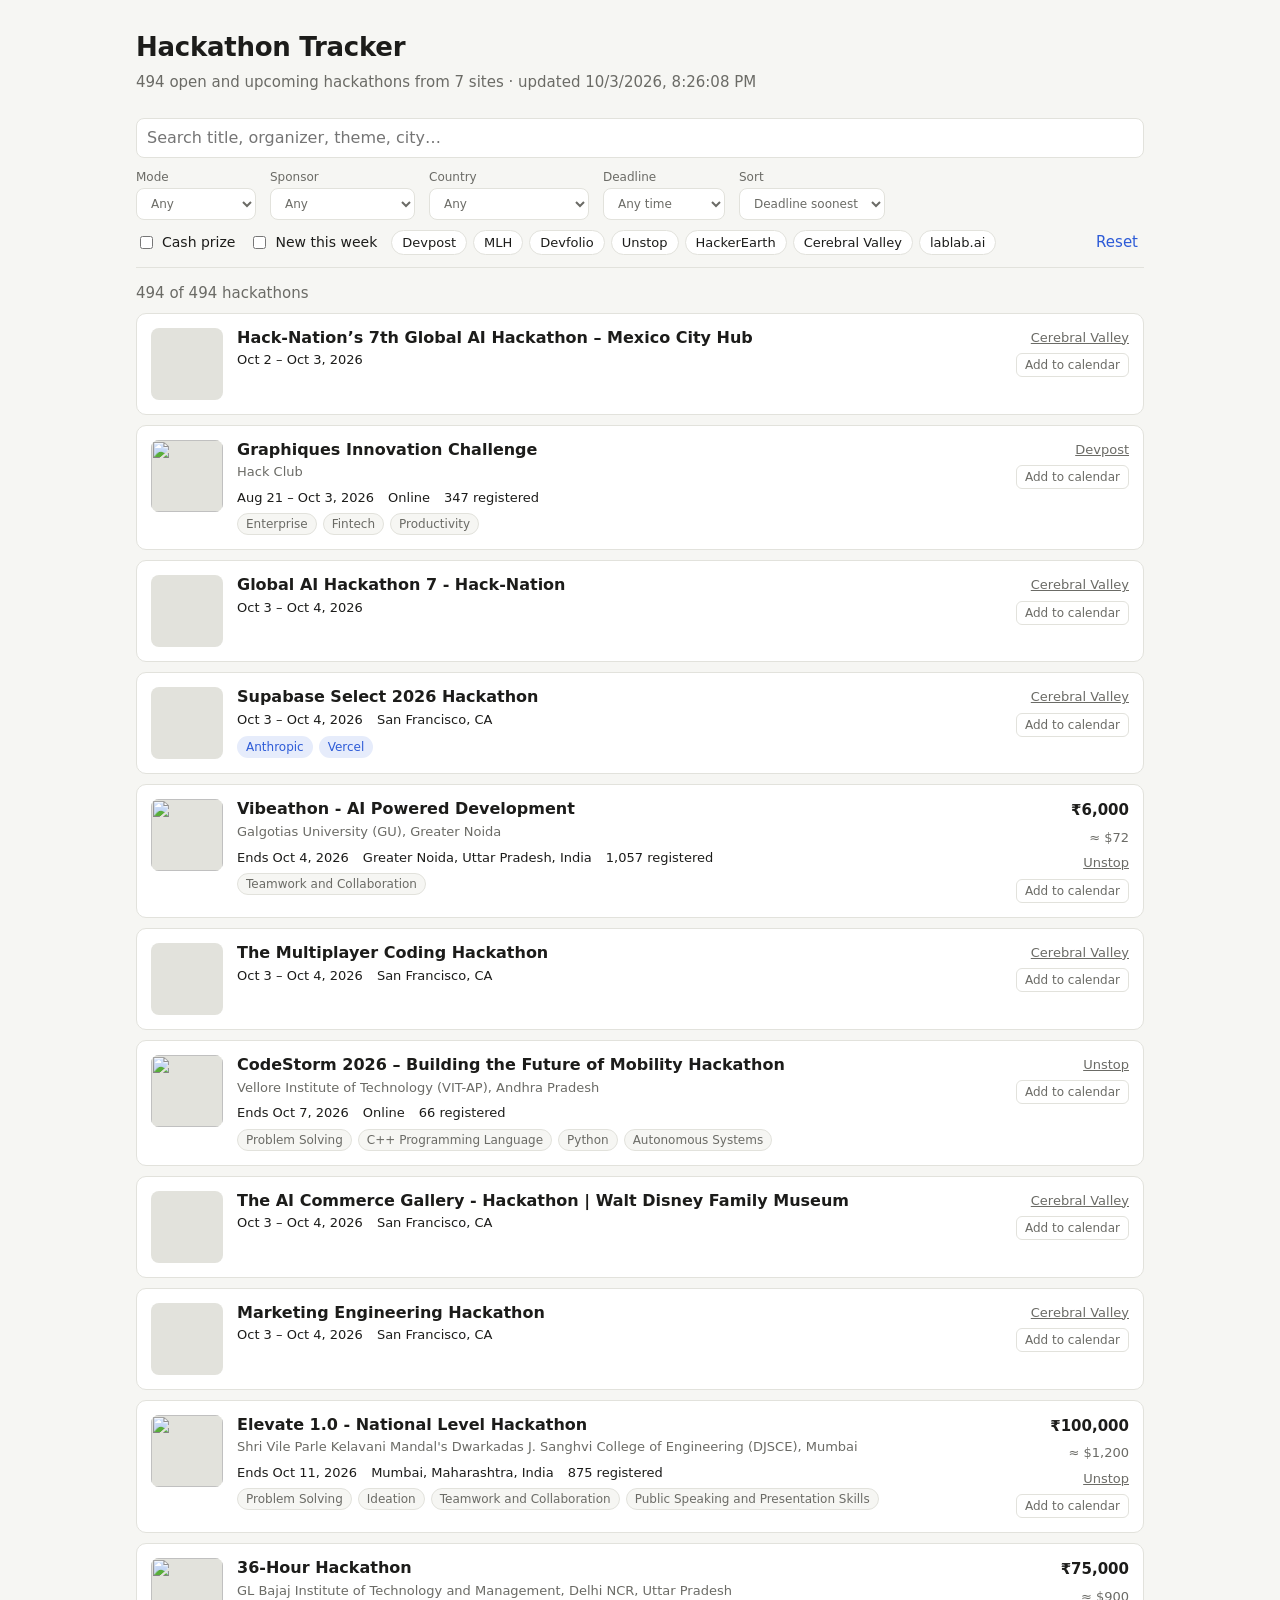
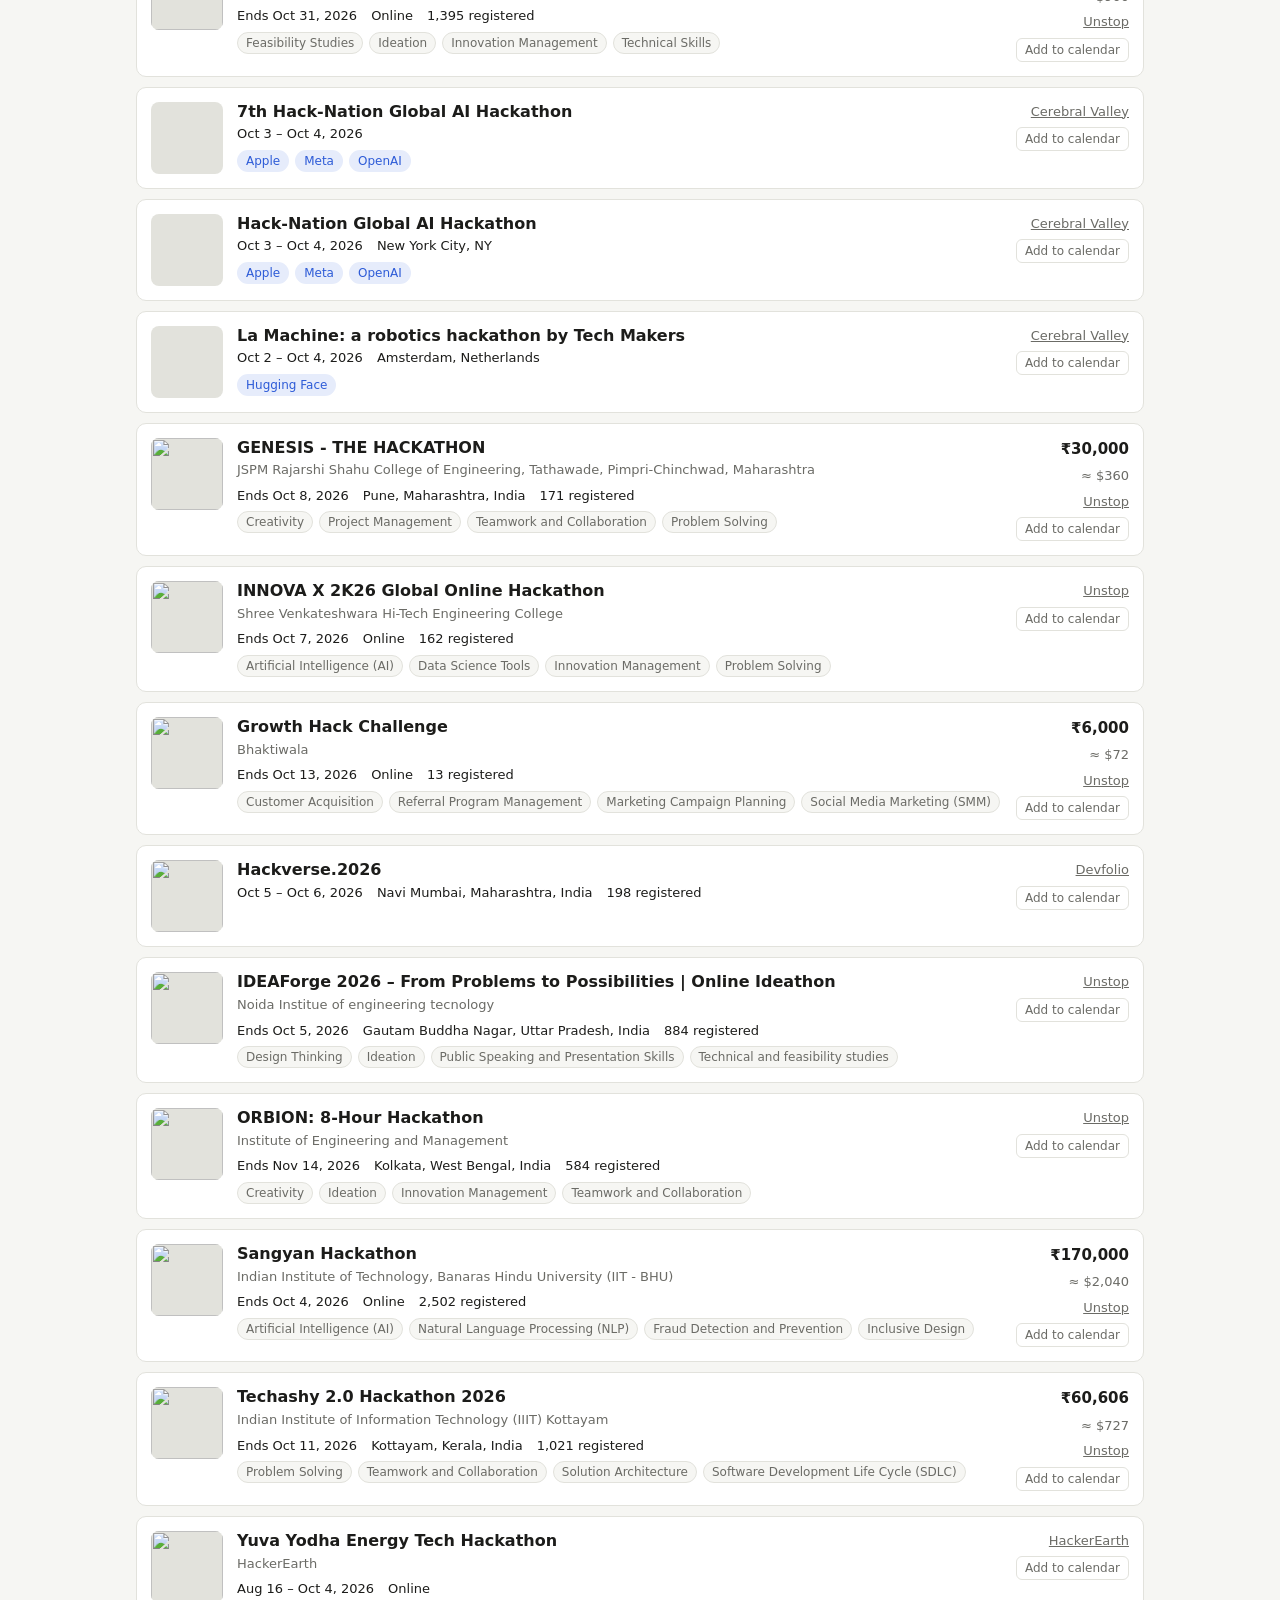
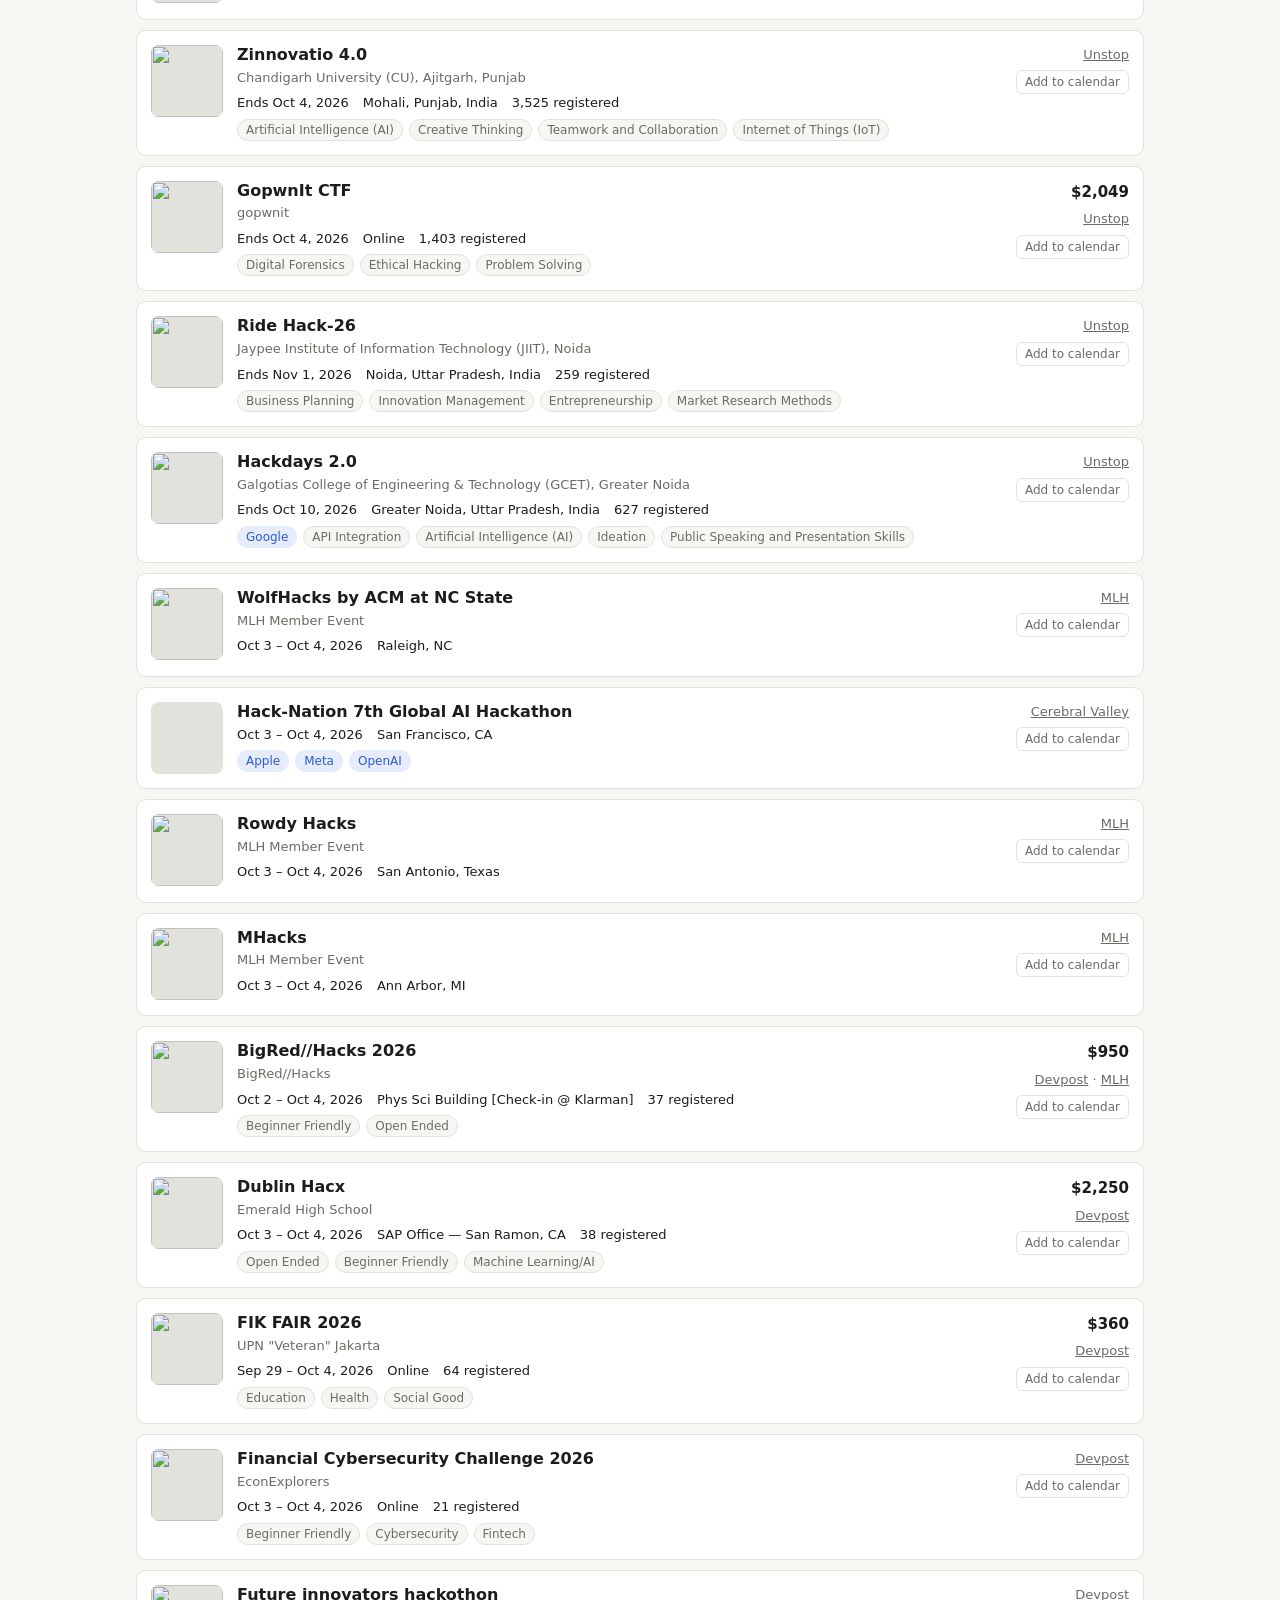
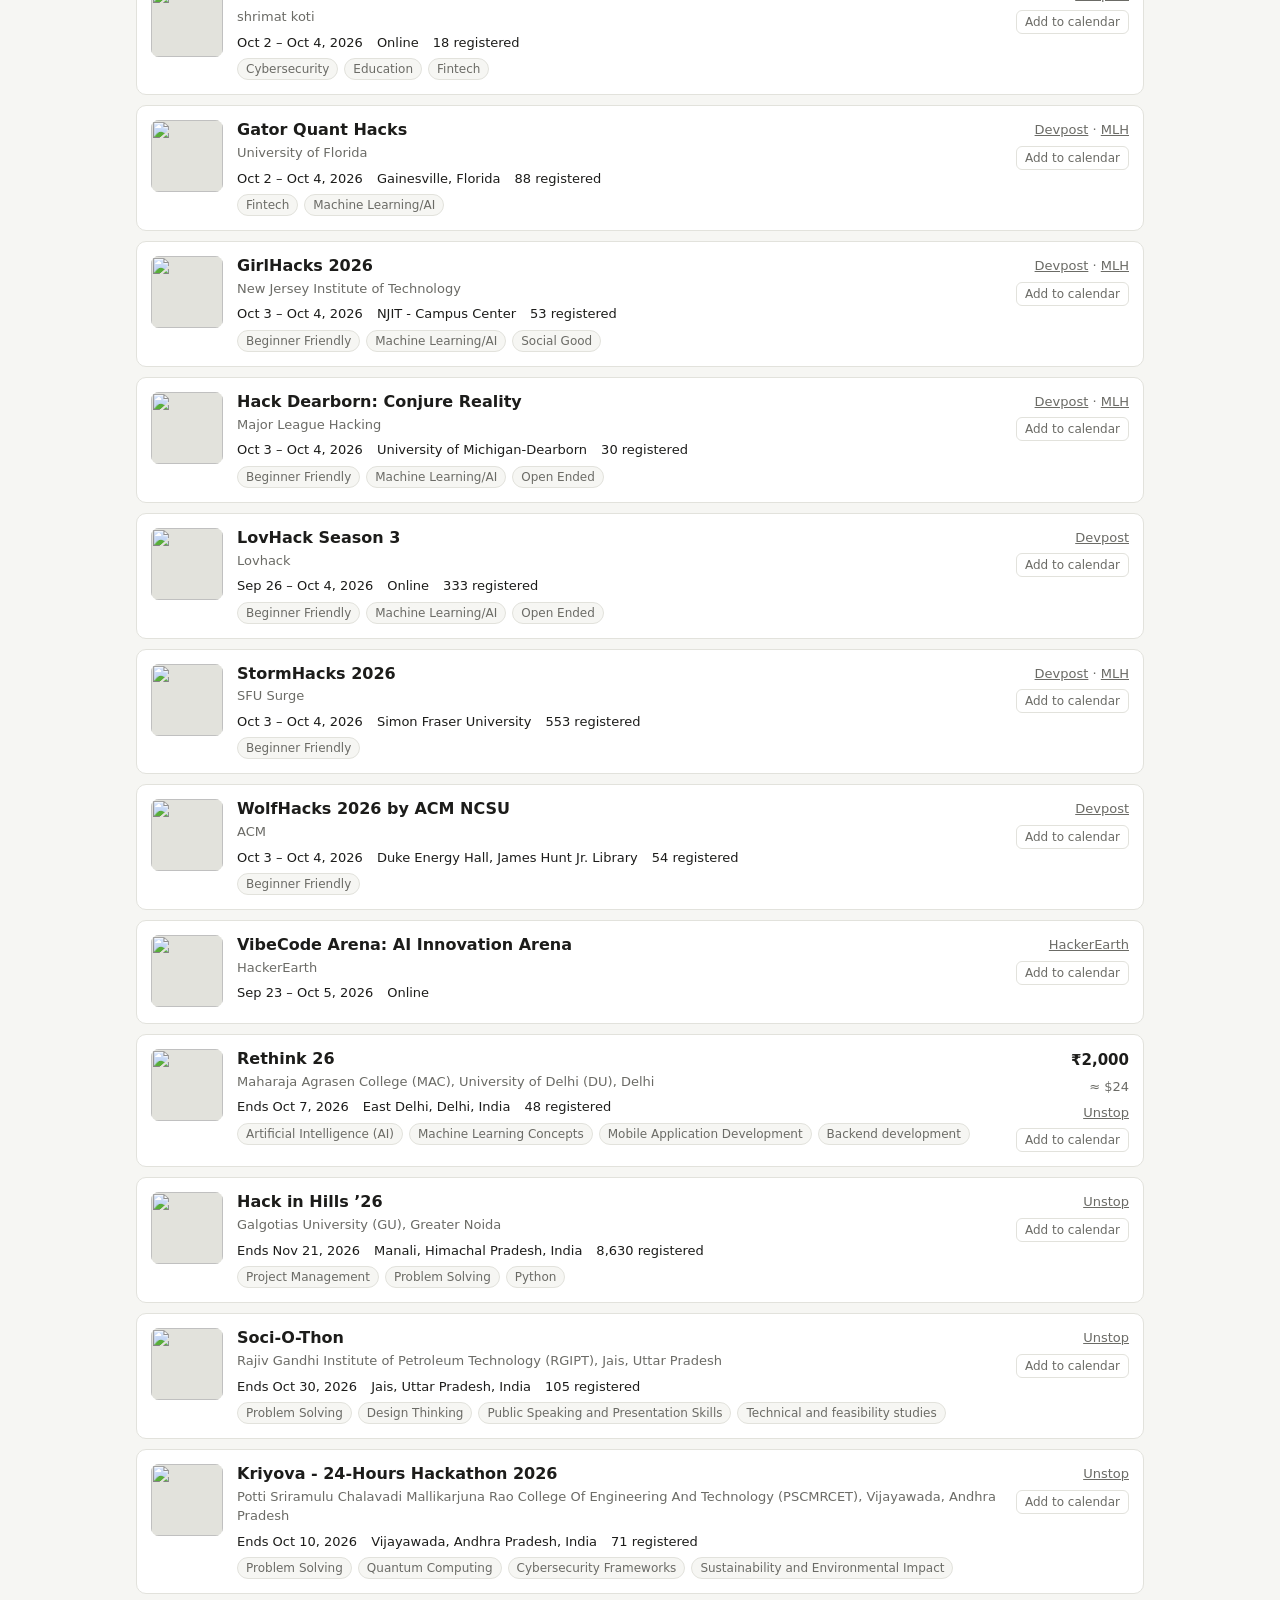
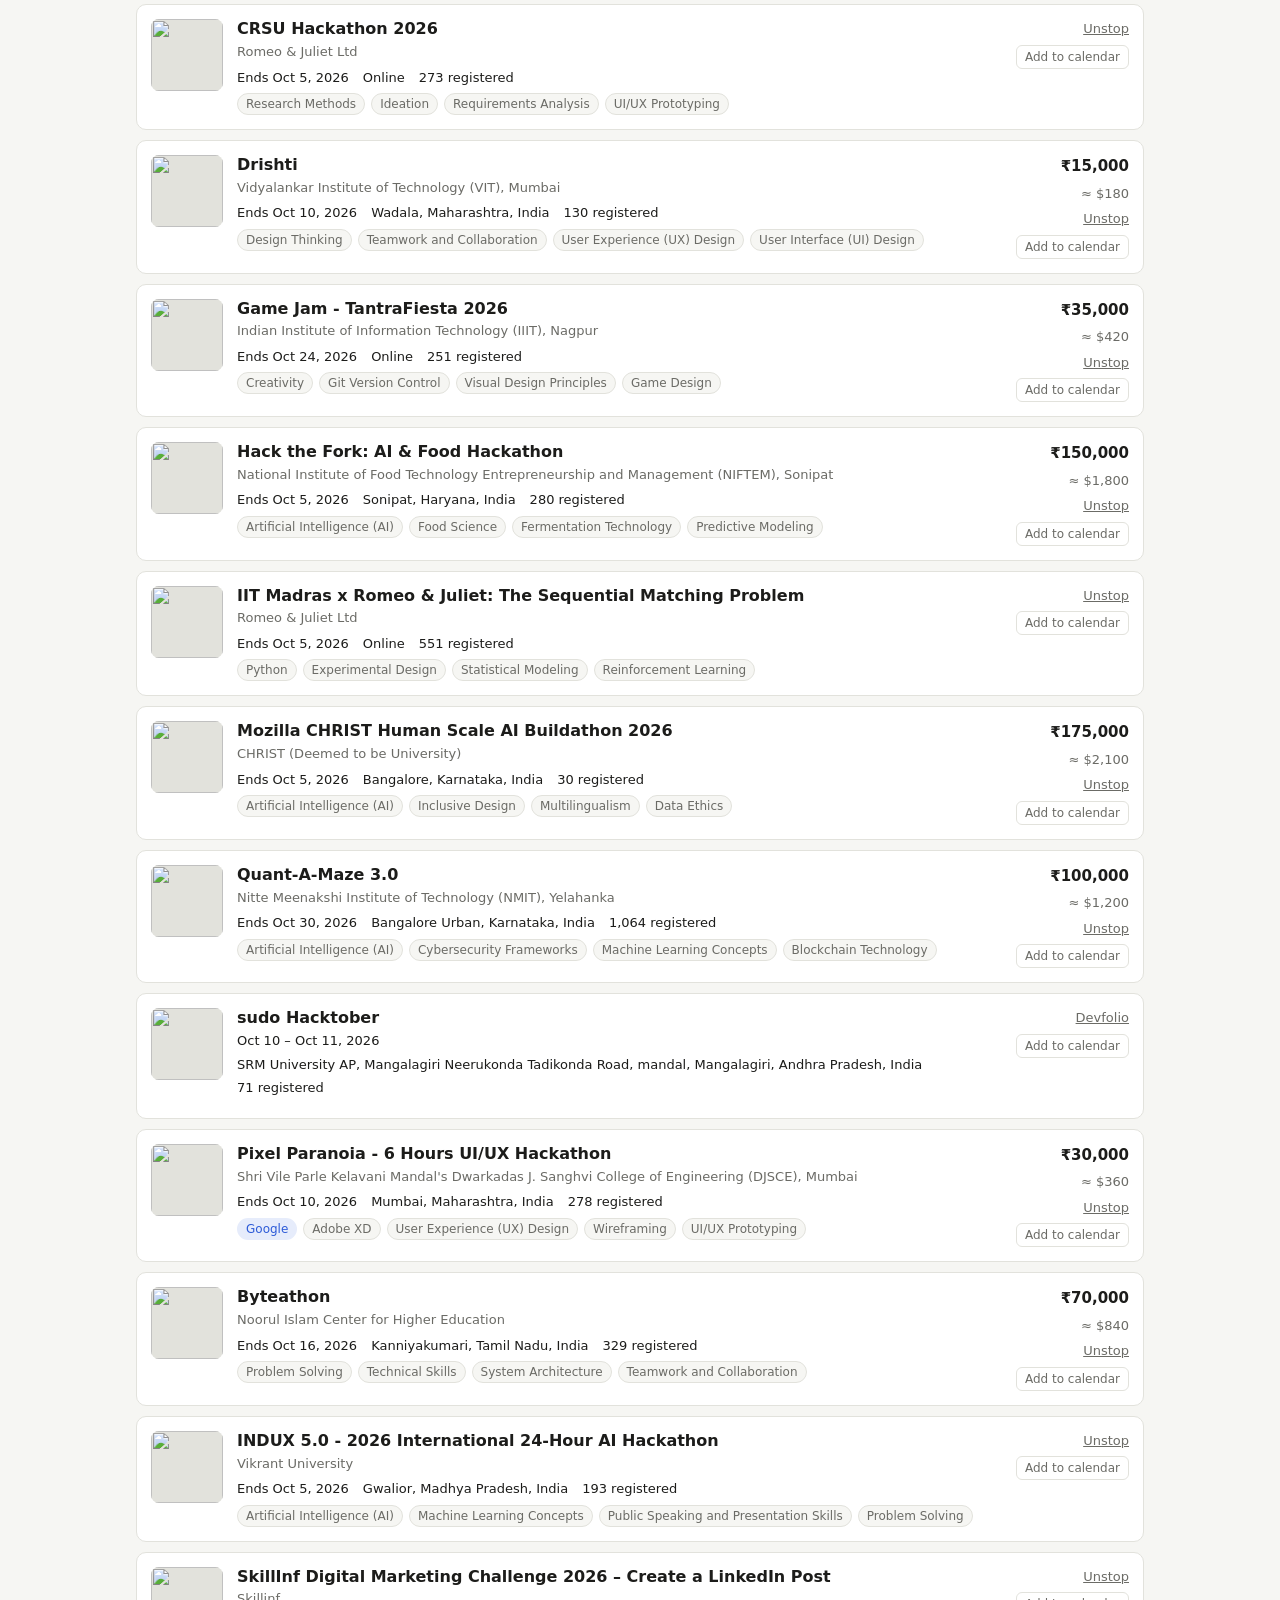
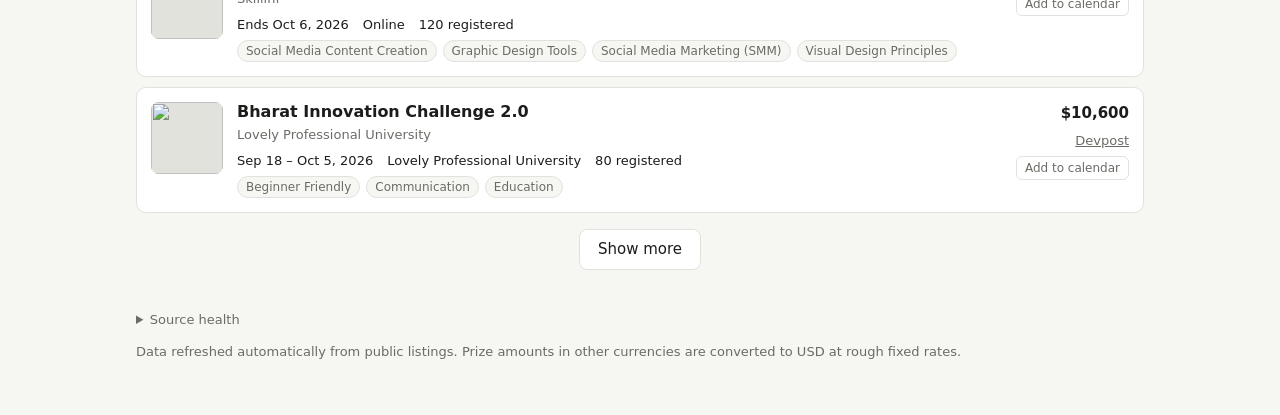
==== web/index.html @ 404f9345 "Added static site with filters, sponsor tags and calendar export Filtered by search, mode, sponsor, " ====
<!doctype html>
<html lang="en">
<head>
  <meta charset="utf-8">
  <meta name="viewport" content="width=device-width, initial-scale=1">
  <title>Hackathon Tracker</title>
  <meta name="description" content="Every open hackathon from Devpost, MLH, Devfolio, Unstop, HackerEarth, Cerebral Valley and lablab.ai in one place.">
  <link rel="stylesheet" href="style.css">
</head>
<body>
  <header class="top">
    <div class="wrap">
      <h1>Hackathon Tracker</h1>
      <p class="sub" id="summary">Loading…</p>
    </div>
  </header>

  <main class="wrap">
    <form class="filters" id="filters" autocomplete="off" onsubmit="return false">
      <input type="search" name="q" placeholder="Search title, organizer, theme, city…" aria-label="Search">
      <div class="row">
        <label>Mode
          <select name="mode">
            <option value="">Any</option>
            <option value="online">Online</option>
            <option value="in_person">In person</option>
            <option value="hybrid">Hybrid</option>
          </select>
        </label>
        <label>Sponsor
          <select name="sponsor"><option value="">Any</option></select>
        </label>
        <label>Country
          <select name="country"><option value="">Any</option></select>
        </label>
        <label>Deadline
          <select name="within">
            <option value="">Any time</option>
            <option value="3">Next 3 days</option>
            <option value="7">Next 7 days</option>
            <option value="30">Next 30 days</option>
          </select>
        </label>
        <label>Sort
          <select name="sort">
            <option value="deadline">Deadline soonest</option>
            <option value="start">Starting soonest</option>
            <option value="prize">Biggest prize</option>
            <option value="new">Newest added</option>
            <option value="popular">Most participants</option>
          </select>
        </label>
      </div>
      <div class="row toggles">
        <label class="check"><input type="checkbox" name="prize"> Cash prize</label>
        <label class="check"><input type="checkbox" name="fresh"> New this week</label>
        <span class="sources" id="sources" aria-label="Sources"></span>
        <button type="button" id="clear" class="link">Reset</button>
      </div>
    </form>

    <p class="count" id="count" aria-live="polite"></p>
    <ol class="list" id="list"></ol>
    <button type="button" id="more" class="more" hidden>Show more</button>
  </main>

  <footer class="wrap foot">
    <details>
      <summary>Source health</summary>
      <ul id="health"></ul>
    </details>
    <p>Data refreshed automatically from public listings. Prize amounts in other currencies are converted to USD at rough fixed rates.</p>
  </footer>

  <script src="app.js" type="module"></script>
</body>
</html>
---- web/style.css ----
:root {
  --bg: #f6f6f3;
  --surface: #ffffff;
  --text: #1c1c1a;
  --muted: #6b6b66;
  --line: #e2e2dc;
  --accent: #2d5bd7;
  --accent-soft: #e6ecfb;
  --warn: #b4441b;
  --warn-soft: #fbe9e2;
  --good: #1f7a4d;
  --good-soft: #e1f3e9;
  --radius: 10px;
  color-scheme: light dark;
}

@media (prefers-color-scheme: dark) {
  :root {
    --bg: #121211;
    --surface: #1b1b19;
    --text: #ecece6;
    --muted: #9a9a93;
    --line: #2e2e2b;
    --accent: #7d9cf0;
    --accent-soft: #1f2a45;
    --warn: #f0906b;
    --warn-soft: #3b231a;
    --good: #6fcf9c;
    --good-soft: #17301f;
  }
}

* { box-sizing: border-box; }

body {
  margin: 0;
  background: var(--bg);
  color: var(--text);
  font: 15px/1.5 system-ui, -apple-system, "Segoe UI", Roboto, sans-serif;
}

a { color: var(--accent); }

.wrap { max-width: 1040px; margin: 0 auto; padding: 0 16px; }

.top { padding: 28px 0 12px; }
.top h1 { margin: 0; font-size: 26px; letter-spacing: -0.01em; }
.sub { margin: 4px 0 0; color: var(--muted); }

.filters {
  position: sticky;
  top: 0;
  z-index: 2;
  background: var(--bg);
  padding: 12px 0;
  border-bottom: 1px solid var(--line);
  display: grid;
  gap: 10px;
}

.filters input[type="search"], .filters select {
  font: inherit;
  color: inherit;
  background: var(--surface);
  border: 1px solid var(--line);
  border-radius: 8px;
  padding: 7px 10px;
}
.filters input[type="search"] { width: 100%; font-size: 16px; }

.row { display: flex; flex-wrap: wrap; gap: 10px 14px; align-items: center; }
.row > label { display: flex; flex-direction: column; font-size: 12px; color: var(--muted); gap: 2px; }
.row > label select { min-width: 120px; }
.check { flex-direction: row !important; align-items: center; gap: 6px !important; font-size: 14px !important; color: var(--text) !important; }

.sources { display: flex; flex-wrap: wrap; gap: 6px; }
.chip {
  font: inherit;
  font-size: 13px;
  border: 1px solid var(--line);
  background: var(--surface);
  color: var(--text);
  border-radius: 999px;
  padding: 2px 10px;
  cursor: pointer;
}
.chip[aria-pressed="false"] { color: var(--muted); text-decoration: line-through; opacity: 0.7; }

.link { font: inherit; background: none; border: 0; color: var(--accent); cursor: pointer; margin-left: auto; }

.count { color: var(--muted); margin: 14px 0 8px; }

.list { list-style: none; margin: 0; padding: 0; display: grid; gap: 10px; }

.card {
  display: grid;
  grid-template-columns: 72px 1fr auto;
  gap: 14px;
  background: var(--surface);
  border: 1px solid var(--line);
  border-radius: var(--radius);
  padding: 14px;
}
.thumb {
  width: 72px; height: 72px;
  border-radius: 8px;
  object-fit: cover;
  background: var(--line);
}
.card h2 { font-size: 16px; margin: 0 0 2px; line-height: 1.3; }
.card h2 a { color: inherit; text-decoration: none; }
.card h2 a:hover { text-decoration: underline; }
.org { color: var(--muted); font-size: 13px; margin: 0 0 6px; }
.meta { display: flex; flex-wrap: wrap; gap: 4px 14px; font-size: 13px; margin: 0 0 6px; }
.tags { display: flex; flex-wrap: wrap; gap: 6px; }
.tag {
  font-size: 12px;
  padding: 1px 8px;
  border-radius: 999px;
  background: var(--bg);
  border: 1px solid var(--line);
  color: var(--muted);
}
button.tag { cursor: pointer; font: inherit; font-size: 12px; }
.tag.sponsor { background: var(--accent-soft); color: var(--accent); border-color: transparent; }
.tag.new { background: var(--good-soft); color: var(--good); border-color: transparent; font-weight: 600; }

.side { text-align: right; display: flex; flex-direction: column; gap: 6px; align-items: flex-end; font-size: 13px; }
.prize { font-weight: 650; font-size: 15px; }
.deadline { padding: 2px 8px; border-radius: 6px; background: var(--bg); white-space: nowrap; }
.deadline.soon { background: var(--warn-soft); color: var(--warn); font-weight: 600; }
.listed { color: var(--muted); }
.listed a { color: var(--muted); }
.ics { font: inherit; font-size: 12px; background: none; border: 1px solid var(--line); color: var(--muted); border-radius: 6px; padding: 2px 8px; cursor: pointer; }

.more { display: block; margin: 16px auto; font: inherit; padding: 8px 18px; border-radius: 8px; border: 1px solid var(--line); background: var(--surface); color: var(--text); cursor: pointer; }

.foot { color: var(--muted); font-size: 13px; padding-top: 24px; padding-bottom: 40px; }
.foot ul { padding-left: 18px; }
.bad { color: var(--warn); }

@media (max-width: 640px) {
  .card { grid-template-columns: 52px 1fr; }
  .thumb { width: 52px; height: 52px; }
  .side { grid-column: 1 / -1; flex-direction: row; flex-wrap: wrap; text-align: left; align-items: center; }
  .row > label { flex: 1 1 40%; }
  .row > label select { min-width: 0; width: 100%; }
}

[hidden] { display: none !important; }
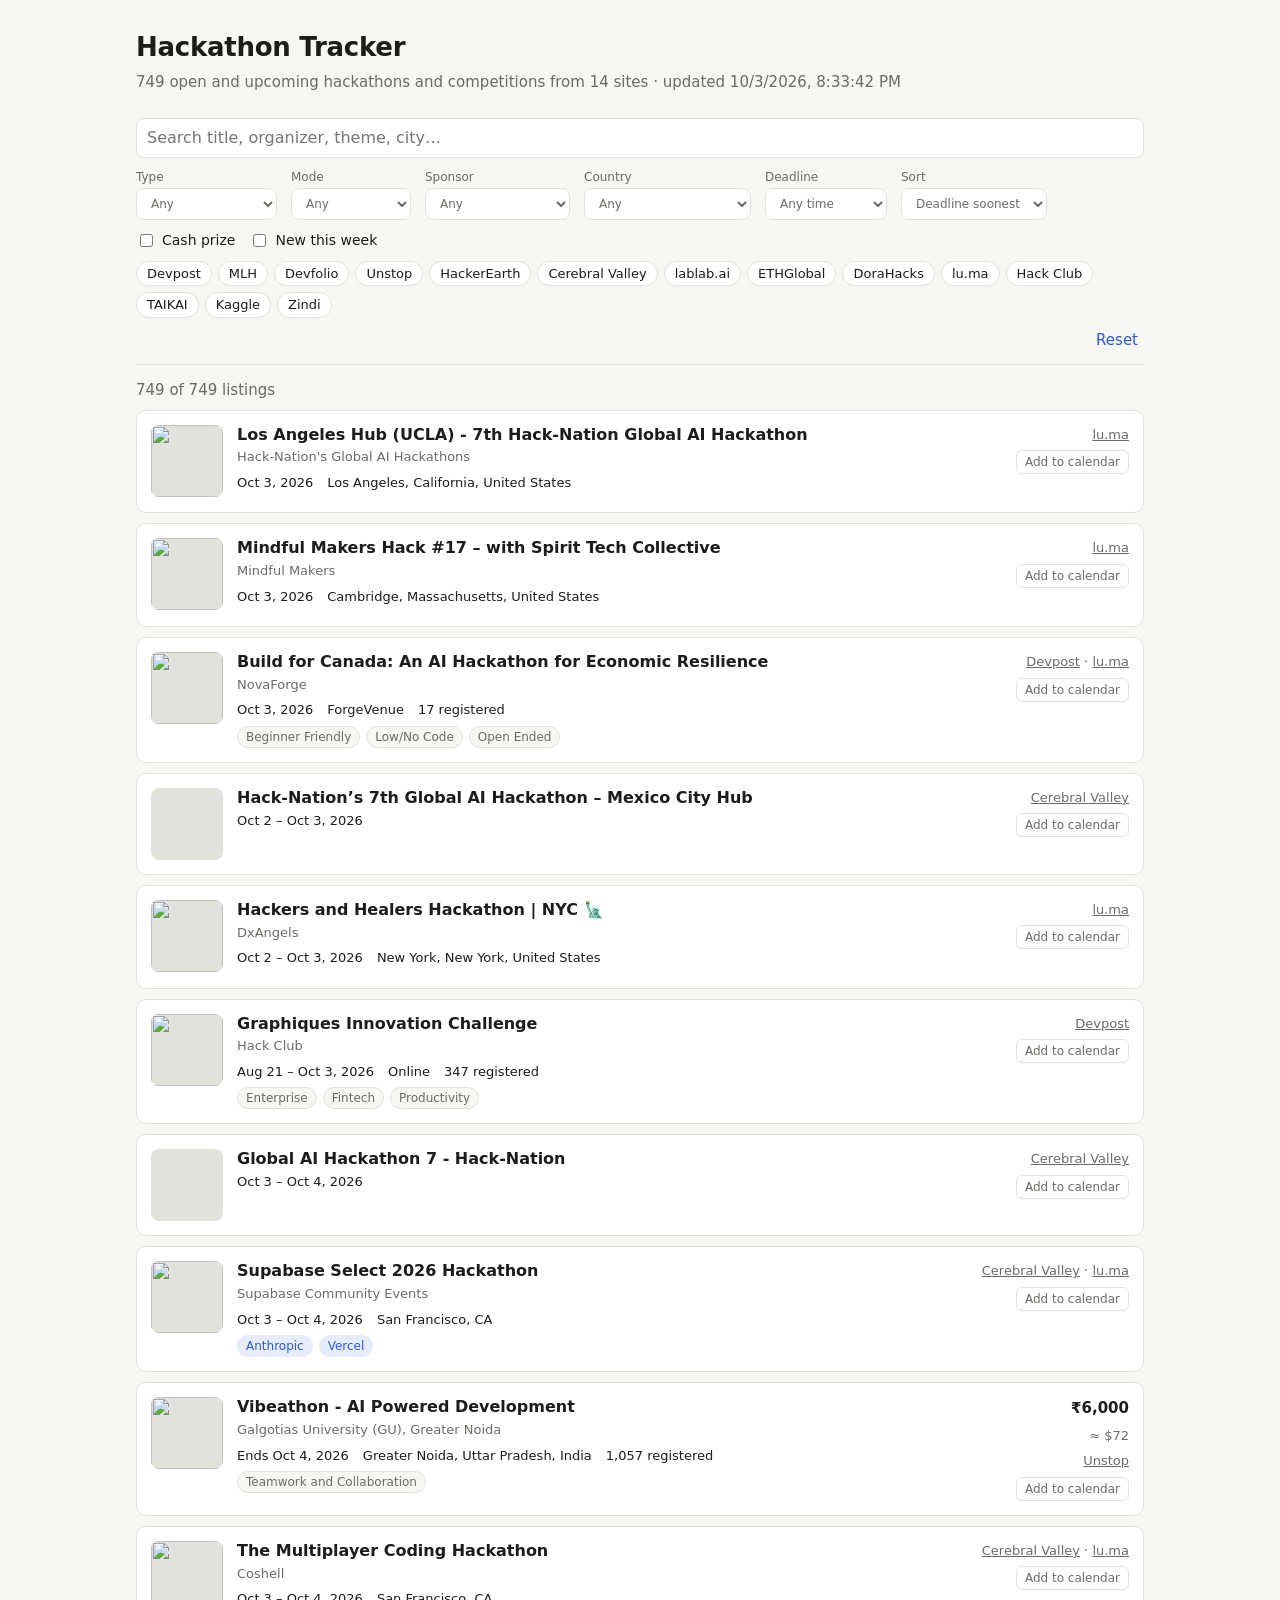
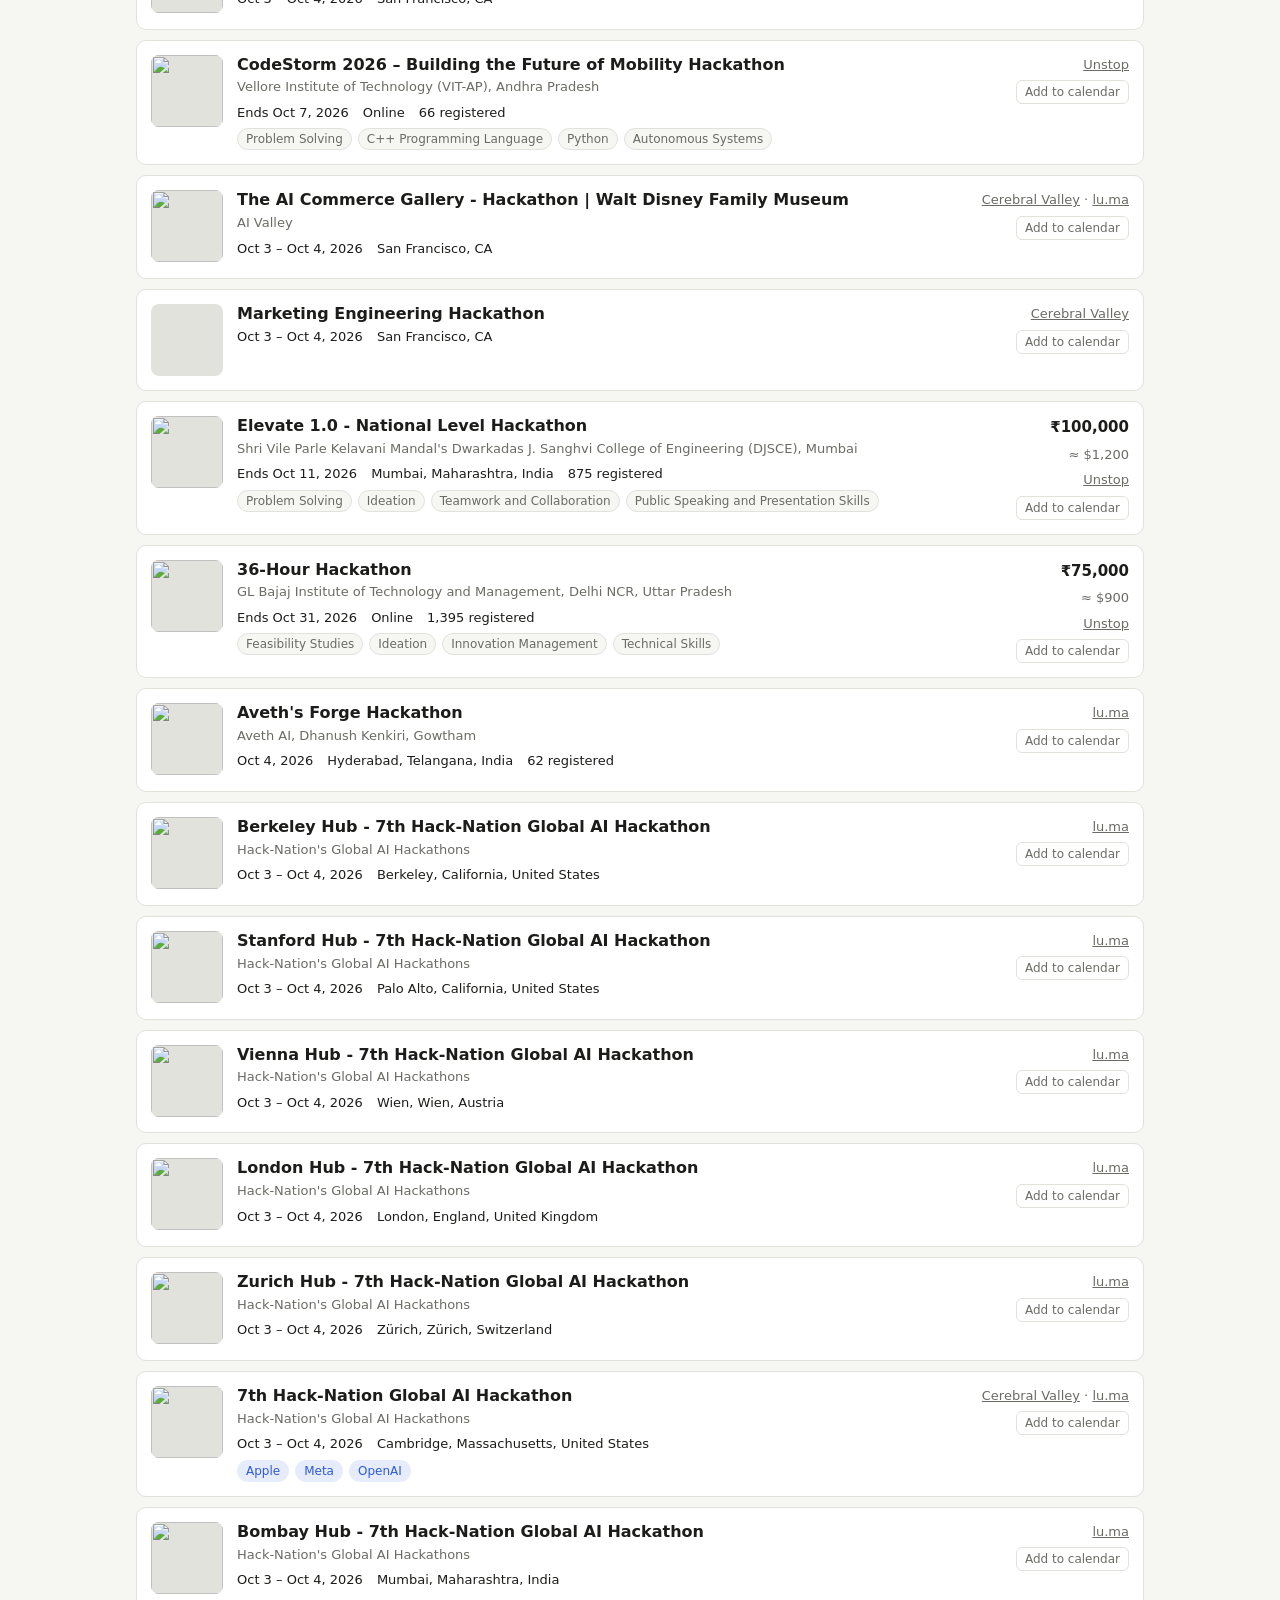
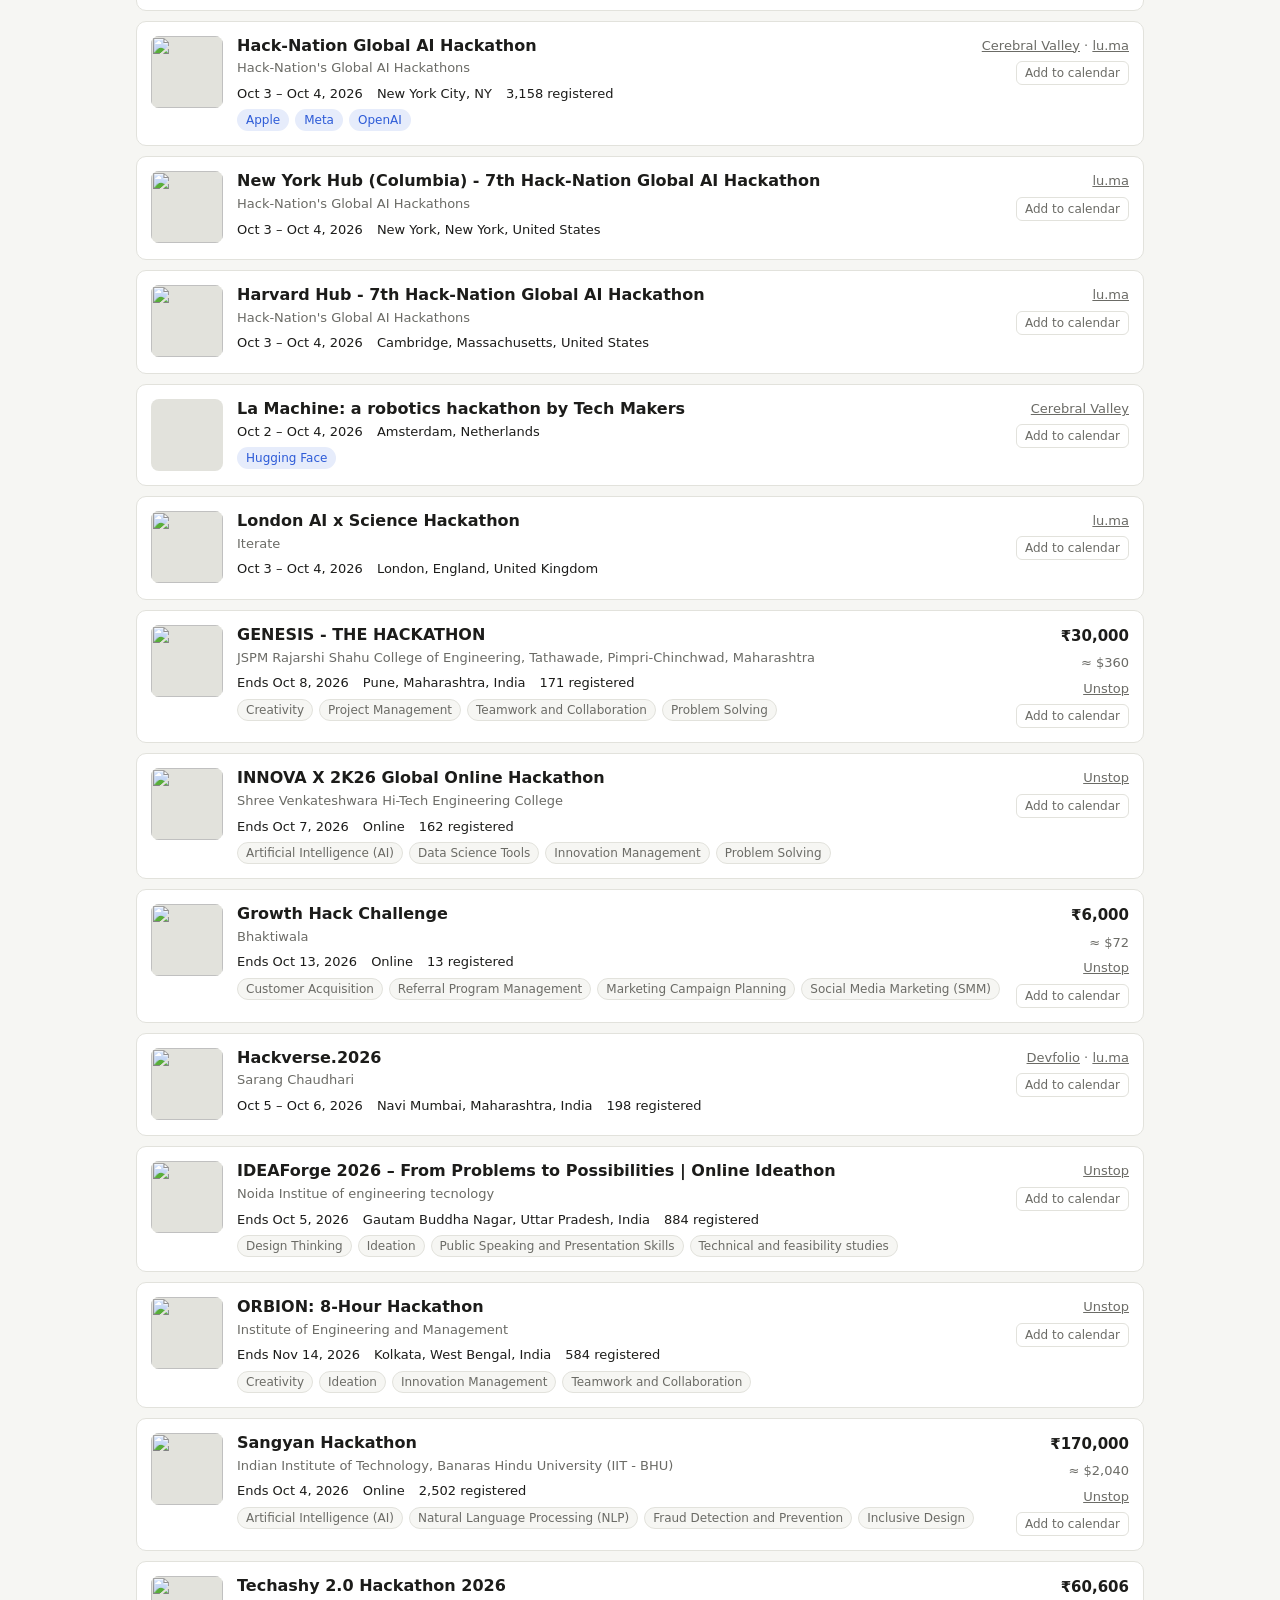
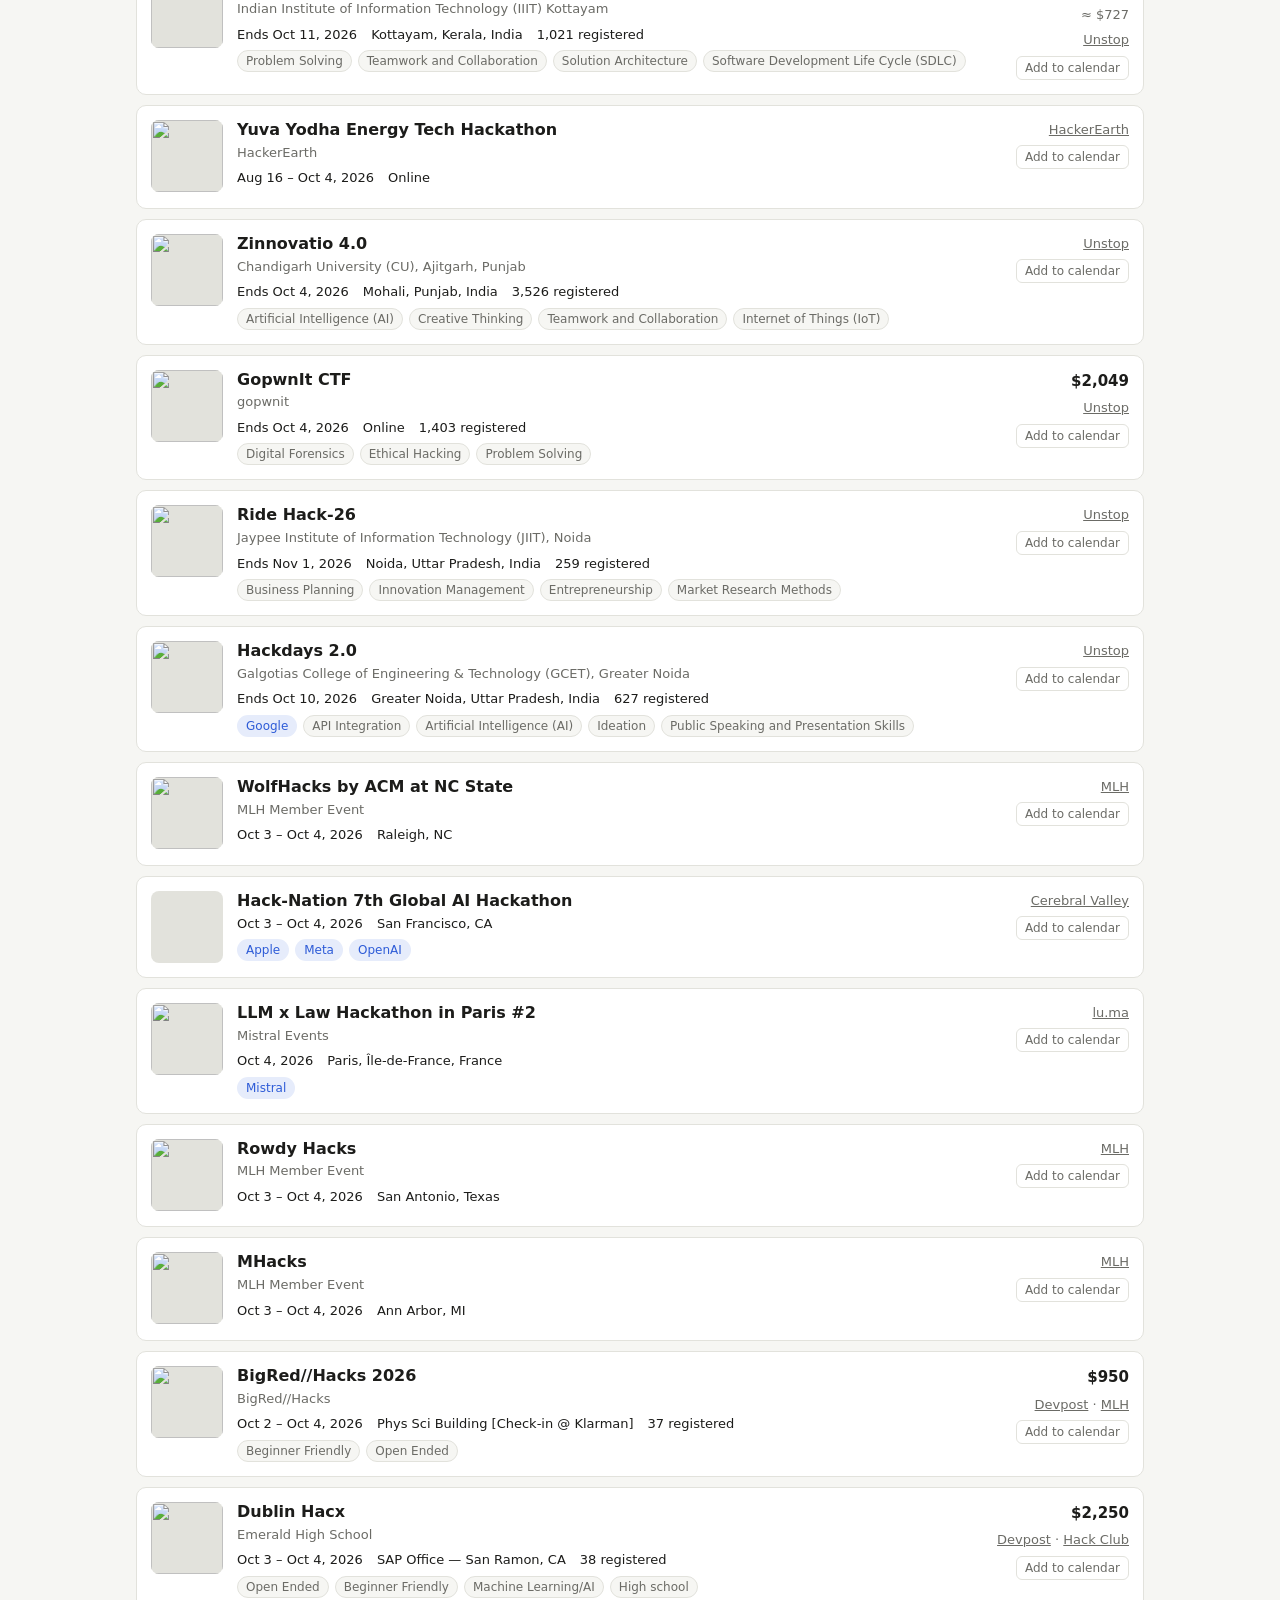
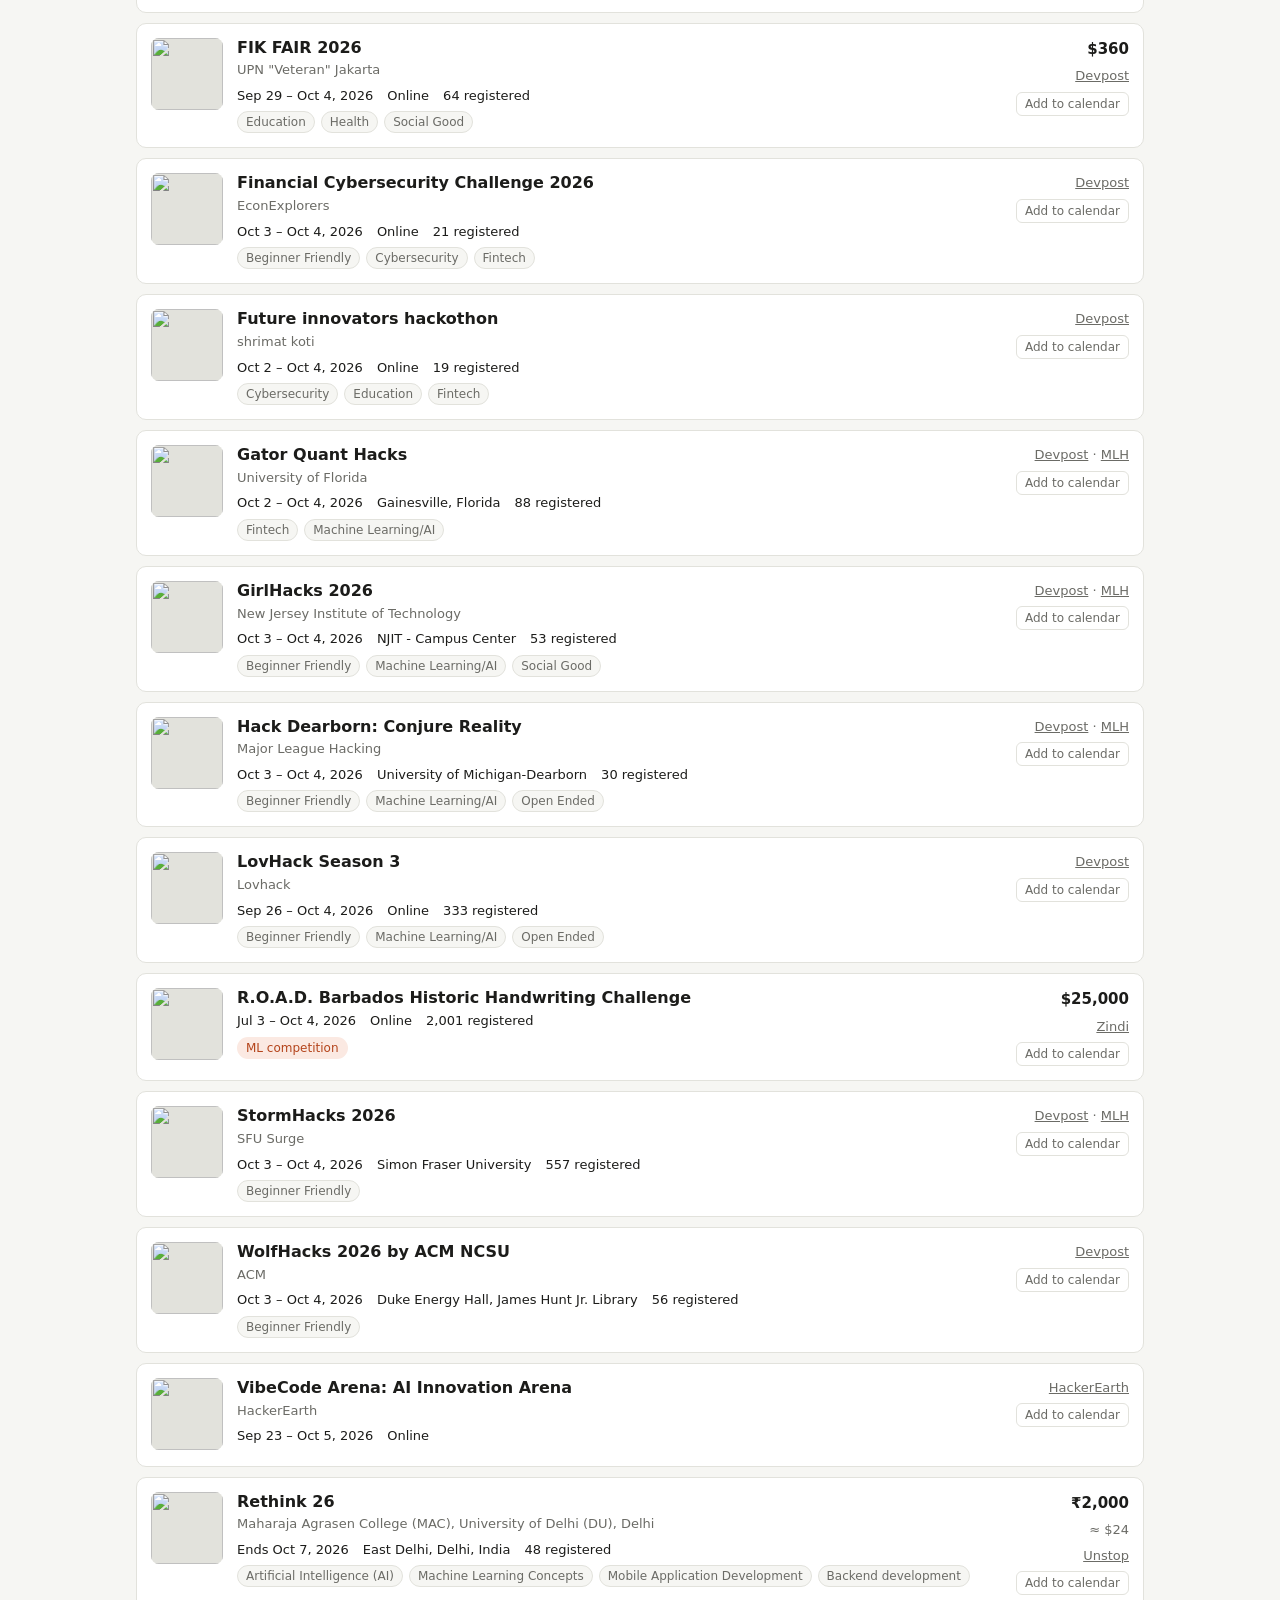
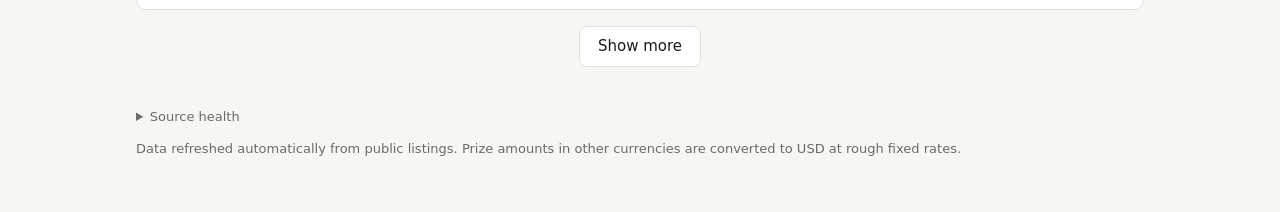
==== commit 61b9067d: "Added type filter and new sources to the site Showed ML competitions with their own tag and filter, " ====
--- a/web/index.html
+++ b/web/index.html
@@ -4,7 +4,7 @@
   <meta charset="utf-8">
   <meta name="viewport" content="width=device-width, initial-scale=1">
   <title>Hackathon Tracker</title>
-  <meta name="description" content="Every open hackathon from Devpost, MLH, Devfolio, Unstop, HackerEarth, Cerebral Valley and lablab.ai in one place.">
+  <meta name="description" content="Every open hackathon and ML competition from Devpost, MLH, Devfolio, Unstop, ETHGlobal, DoraHacks, lu.ma, Kaggle and more in one place.">
   <link rel="stylesheet" href="style.css">
 </head>
 <body>
@@ -19,6 +19,13 @@
     <form class="filters" id="filters" autocomplete="off" onsubmit="return false">
       <input type="search" name="q" placeholder="Search title, organizer, theme, city…" aria-label="Search">
       <div class="row">
+        <label>Type
+          <select name="kind">
+            <option value="">Any</option>
+            <option value="hackathon">Hackathons</option>
+            <option value="competition">ML competitions</option>
+          </select>
+        </label>
         <label>Mode
           <select name="mode">
             <option value="">Any</option>
--- a/web/style.css
+++ b/web/style.css
@@ -123,6 +123,7 @@
 }
 button.tag { cursor: pointer; font: inherit; font-size: 12px; }
 .tag.sponsor { background: var(--accent-soft); color: var(--accent); border-color: transparent; }
+.tag.kind { background: var(--warn-soft); color: var(--warn); border-color: transparent; }
 .tag.new { background: var(--good-soft); color: var(--good); border-color: transparent; font-weight: 600; }
 
 .side { text-align: right; display: flex; flex-direction: column; gap: 6px; align-items: flex-end; font-size: 13px; }
@@ -140,6 +141,7 @@
 .bad { color: var(--warn); }
 
 @media (max-width: 640px) {
+  .filters { position: static; }  /* too tall to pin on a phone */
   .card { grid-template-columns: 52px 1fr; }
   .thumb { width: 52px; height: 52px; }
   .side { grid-column: 1 / -1; flex-direction: row; flex-wrap: wrap; text-align: left; align-items: center; }
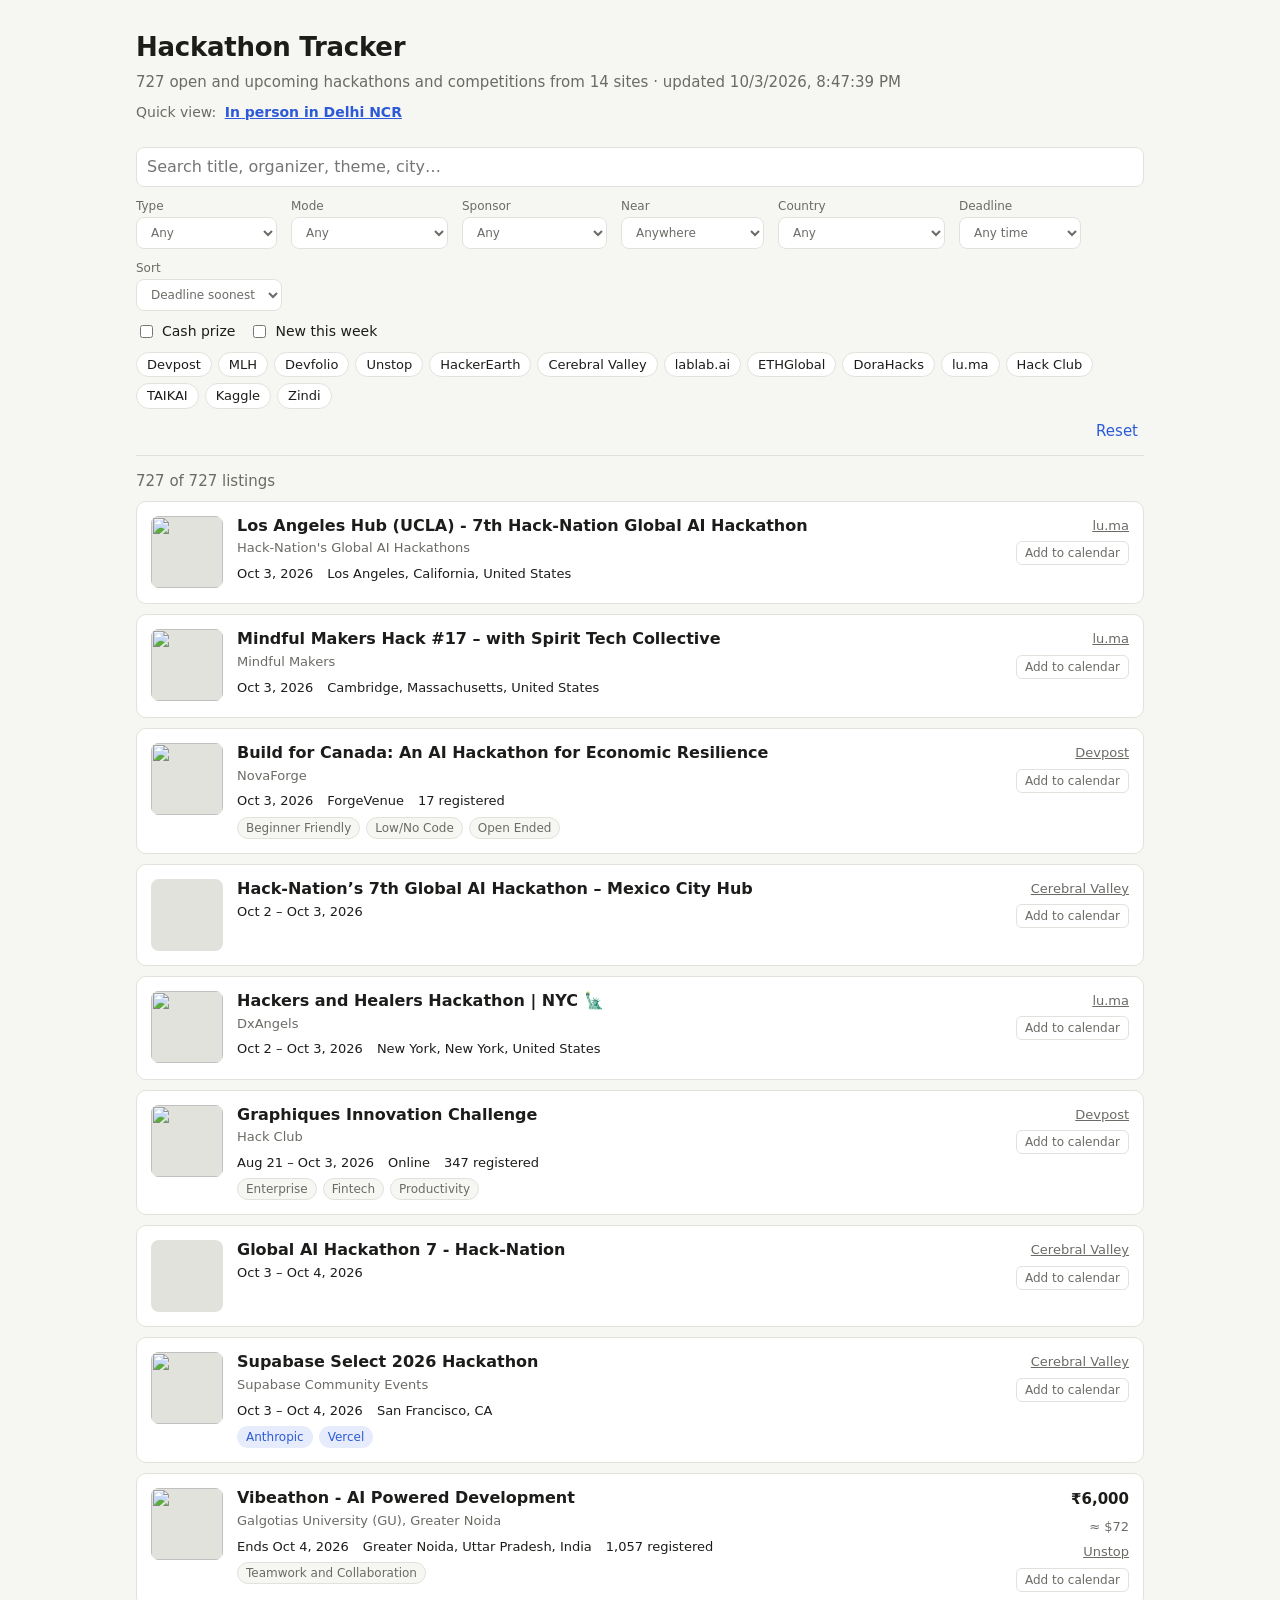
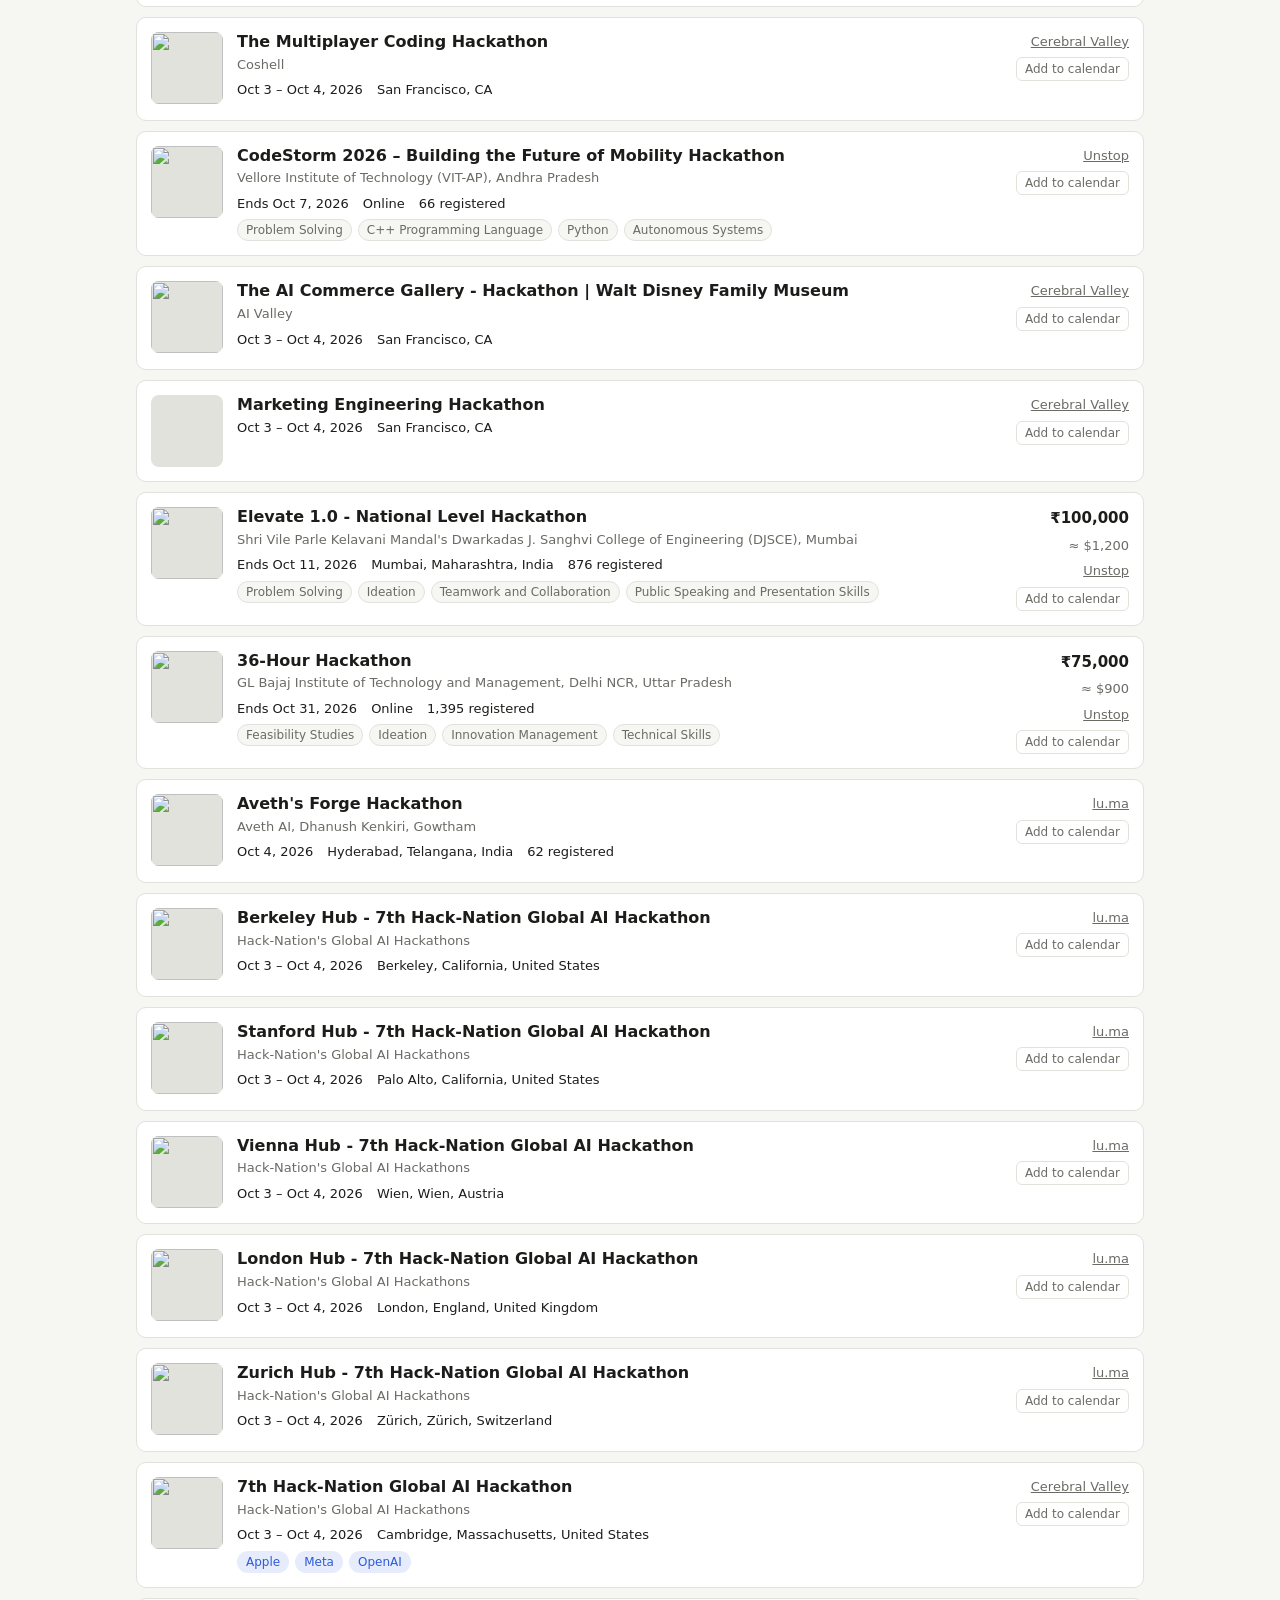
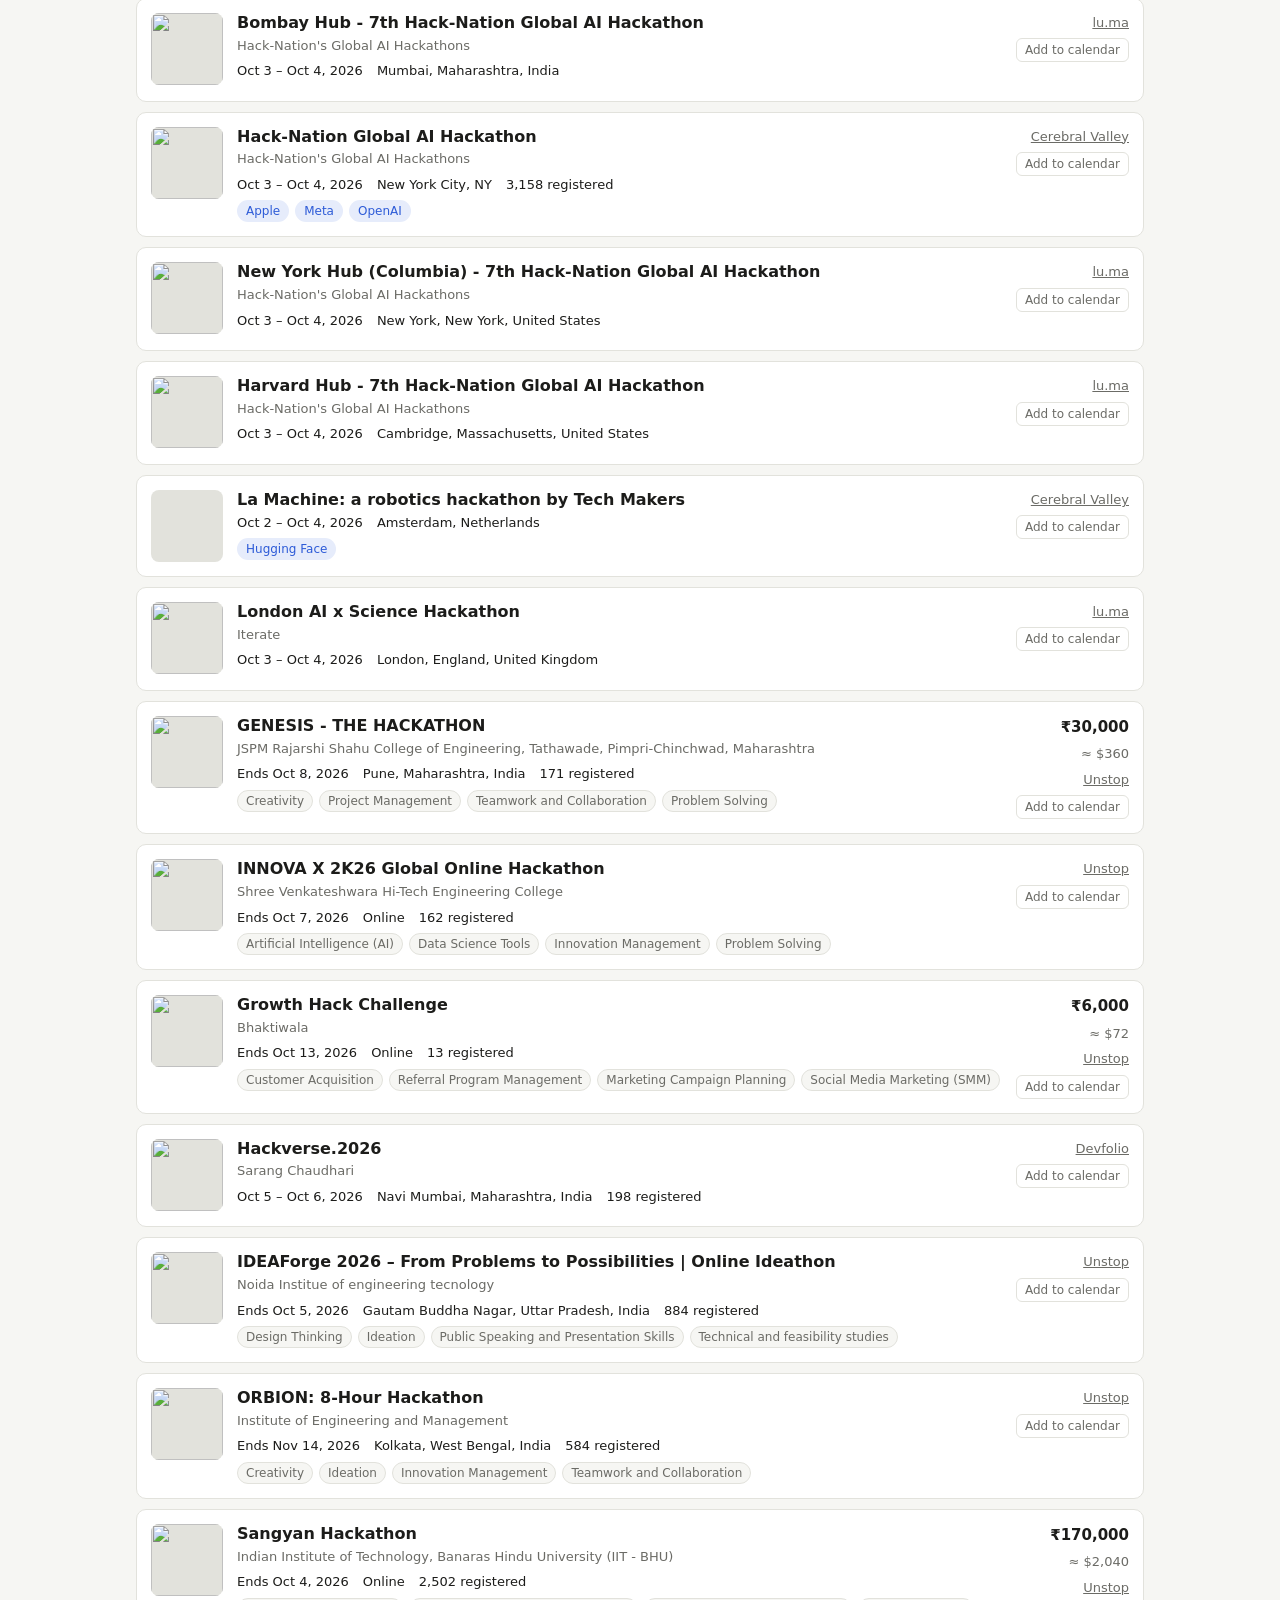
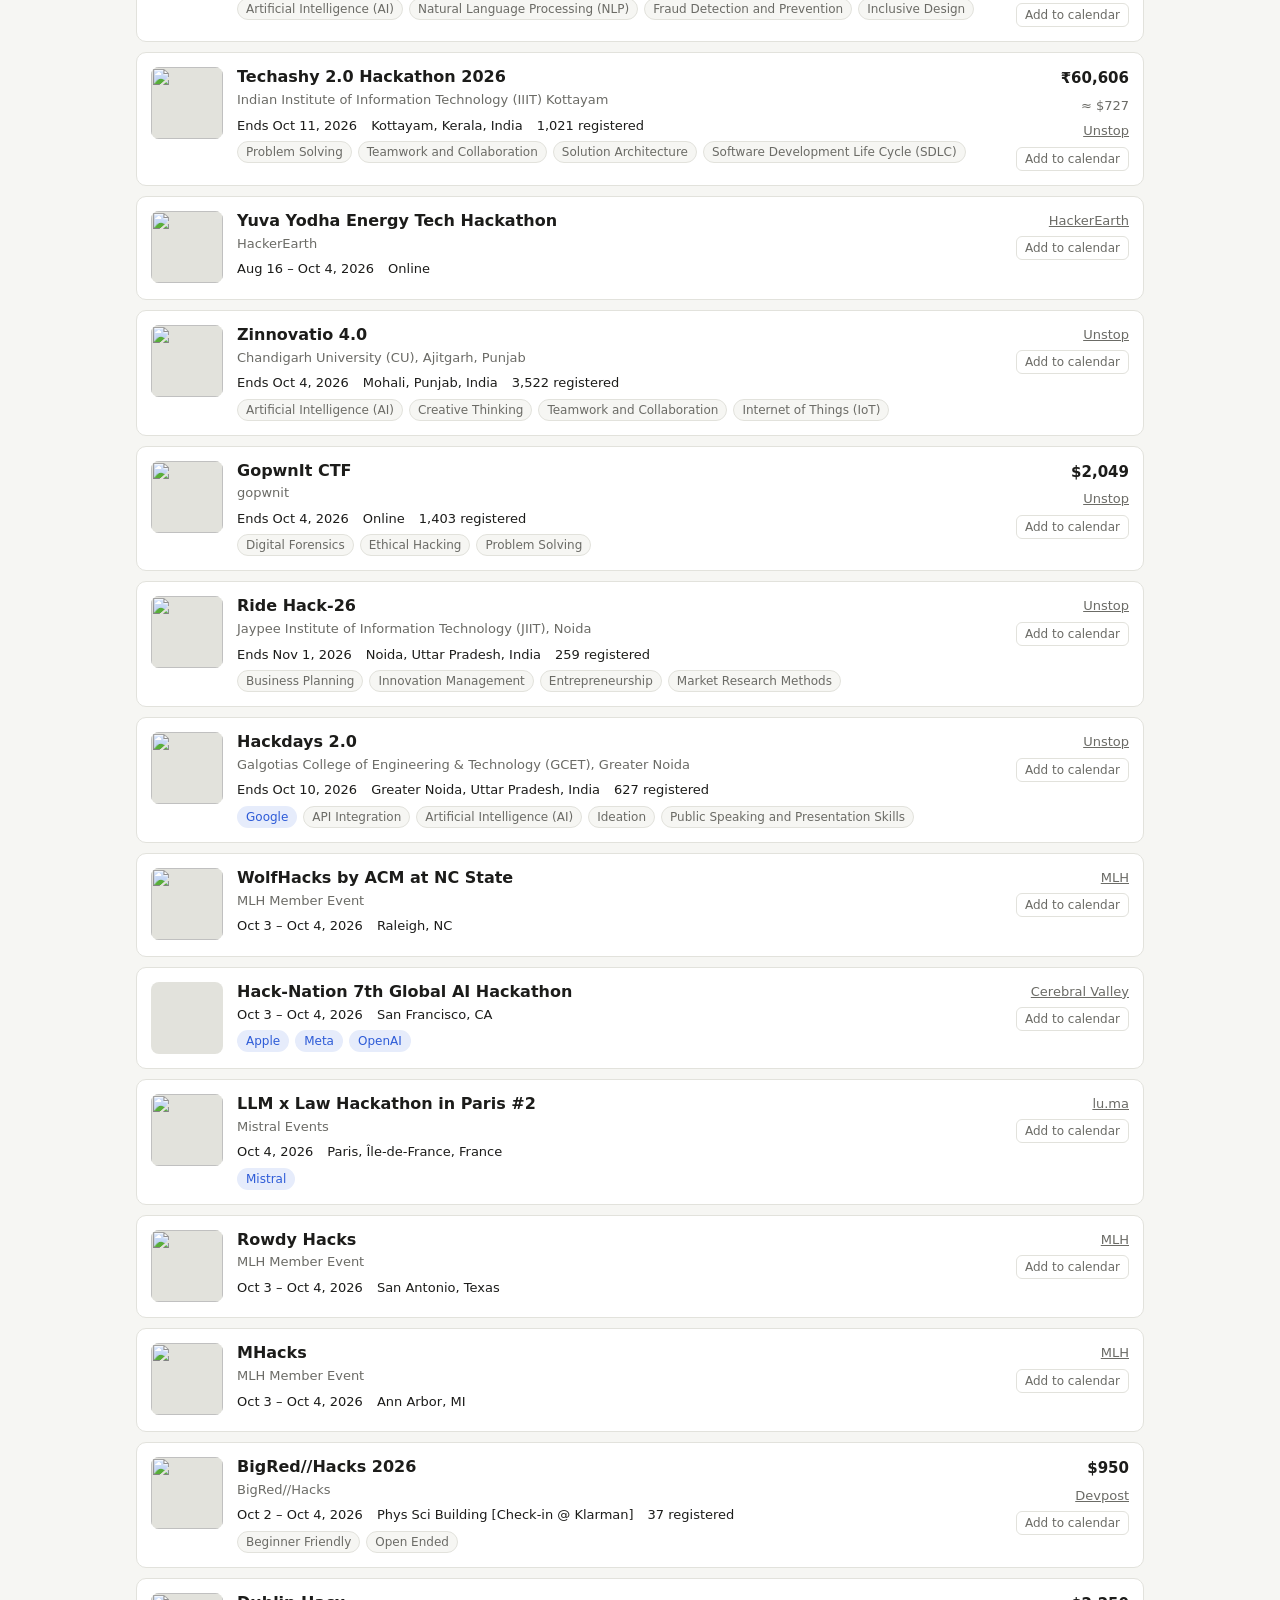
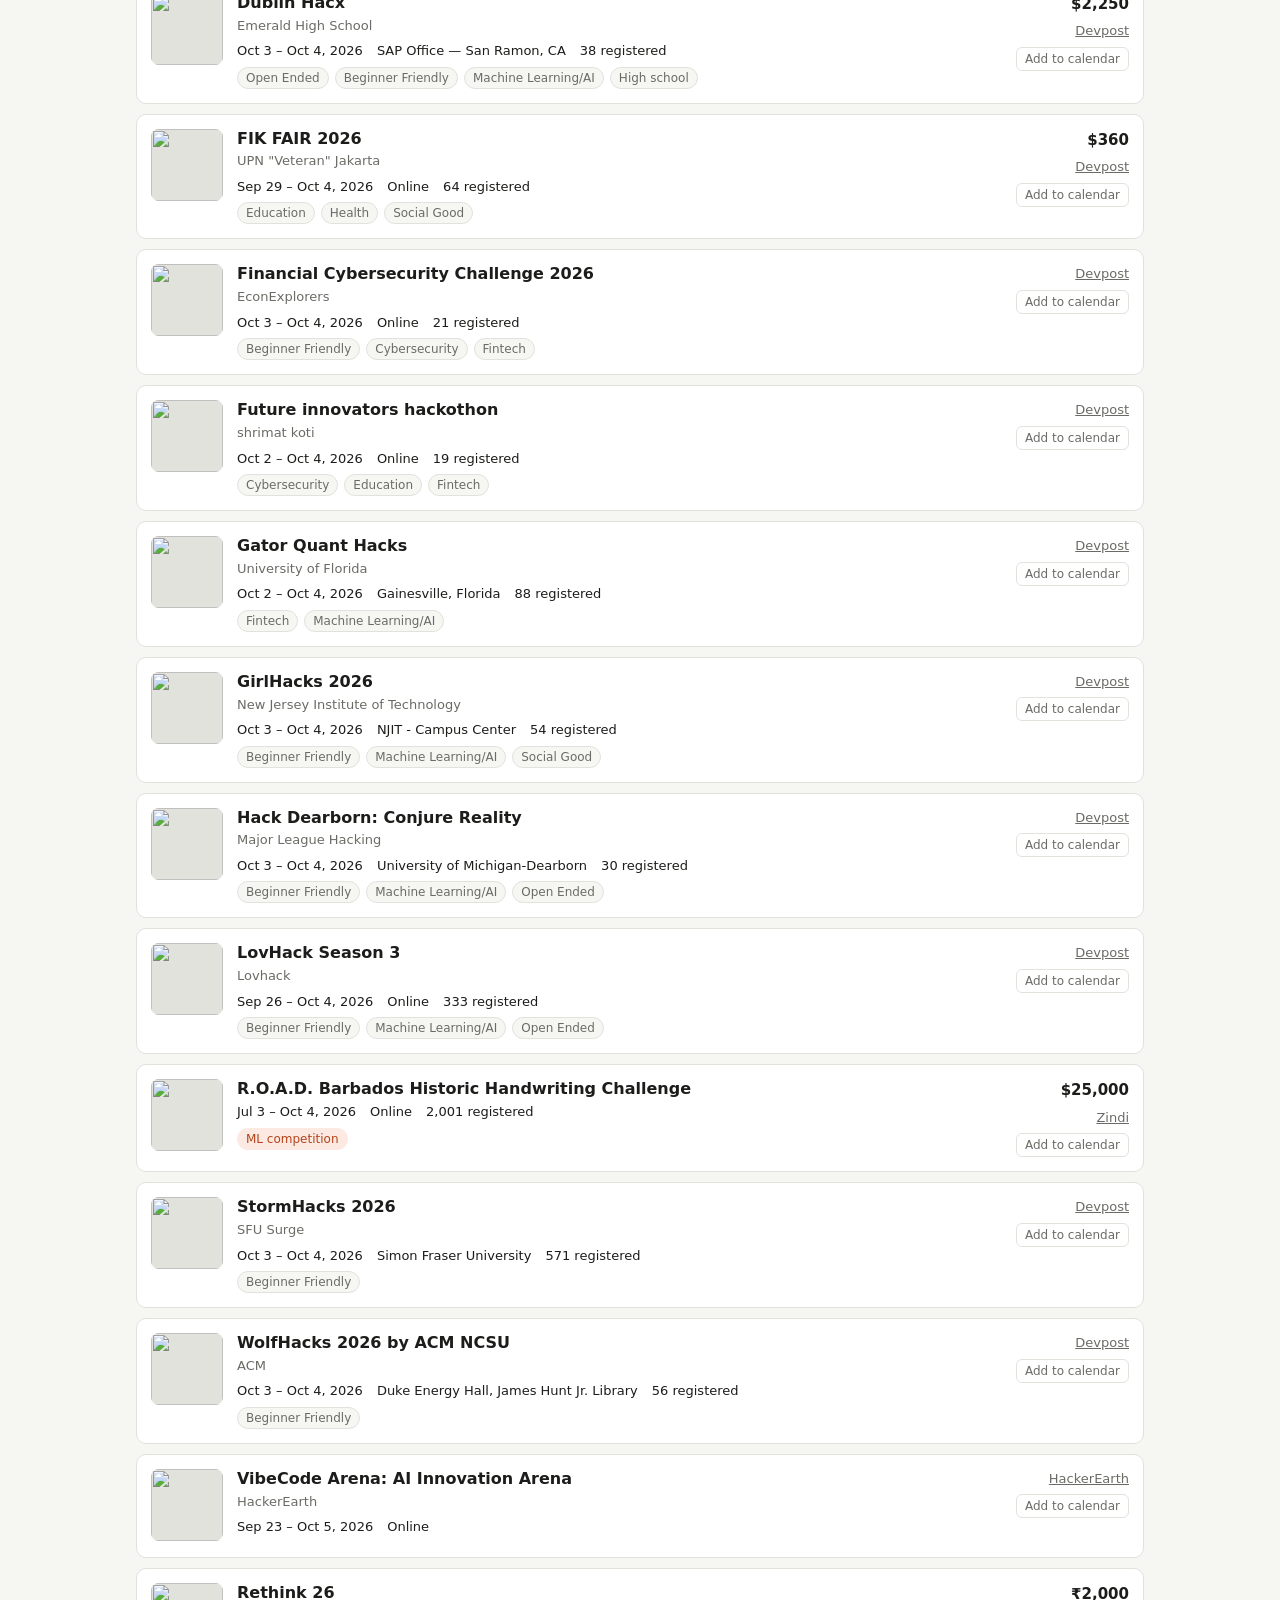
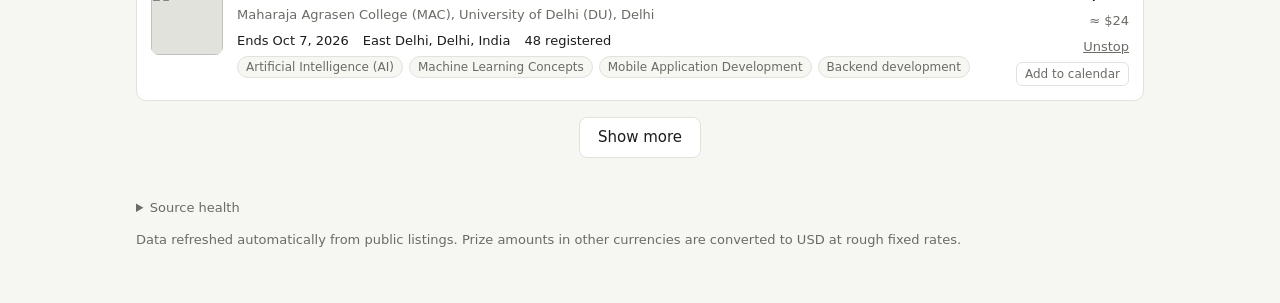
==== commit c44d87fa: "Added Near filter and Delhi NCR quick view Added an In person in Delhi NCR quick link, a Near filter" ====
--- a/web/index.html
+++ b/web/index.html
@@ -12,6 +12,10 @@
     <div class="wrap">
       <h1>Hackathon Tracker</h1>
       <p class="sub" id="summary">Loading…</p>
+      <nav class="quick" aria-label="Quick views">
+        Quick view:
+        <a href="?metro=Delhi+NCR&amp;mode=onsite">In person in Delhi NCR</a>
+      </nav>
     </div>
   </header>
 
@@ -30,12 +34,16 @@
           <select name="mode">
             <option value="">Any</option>
             <option value="online">Online</option>
-            <option value="in_person">In person</option>
+            <option value="onsite">In person or hybrid</option>
+            <option value="in_person">In person only</option>
             <option value="hybrid">Hybrid</option>
           </select>
         </label>
         <label>Sponsor
           <select name="sponsor"><option value="">Any</option></select>
+        </label>
+        <label>Near
+          <select name="metro"><option value="">Anywhere</option></select>
         </label>
         <label>Country
           <select name="country"><option value="">Any</option></select>
--- a/web/style.css
+++ b/web/style.css
@@ -46,6 +46,8 @@
 .top { padding: 28px 0 12px; }
 .top h1 { margin: 0; font-size: 26px; letter-spacing: -0.01em; }
 .sub { margin: 4px 0 0; color: var(--muted); }
+.quick { margin-top: 8px; font-size: 14px; color: var(--muted); }
+.quick a { margin-left: 4px; font-weight: 600; }
 
 .filters {
   position: sticky;
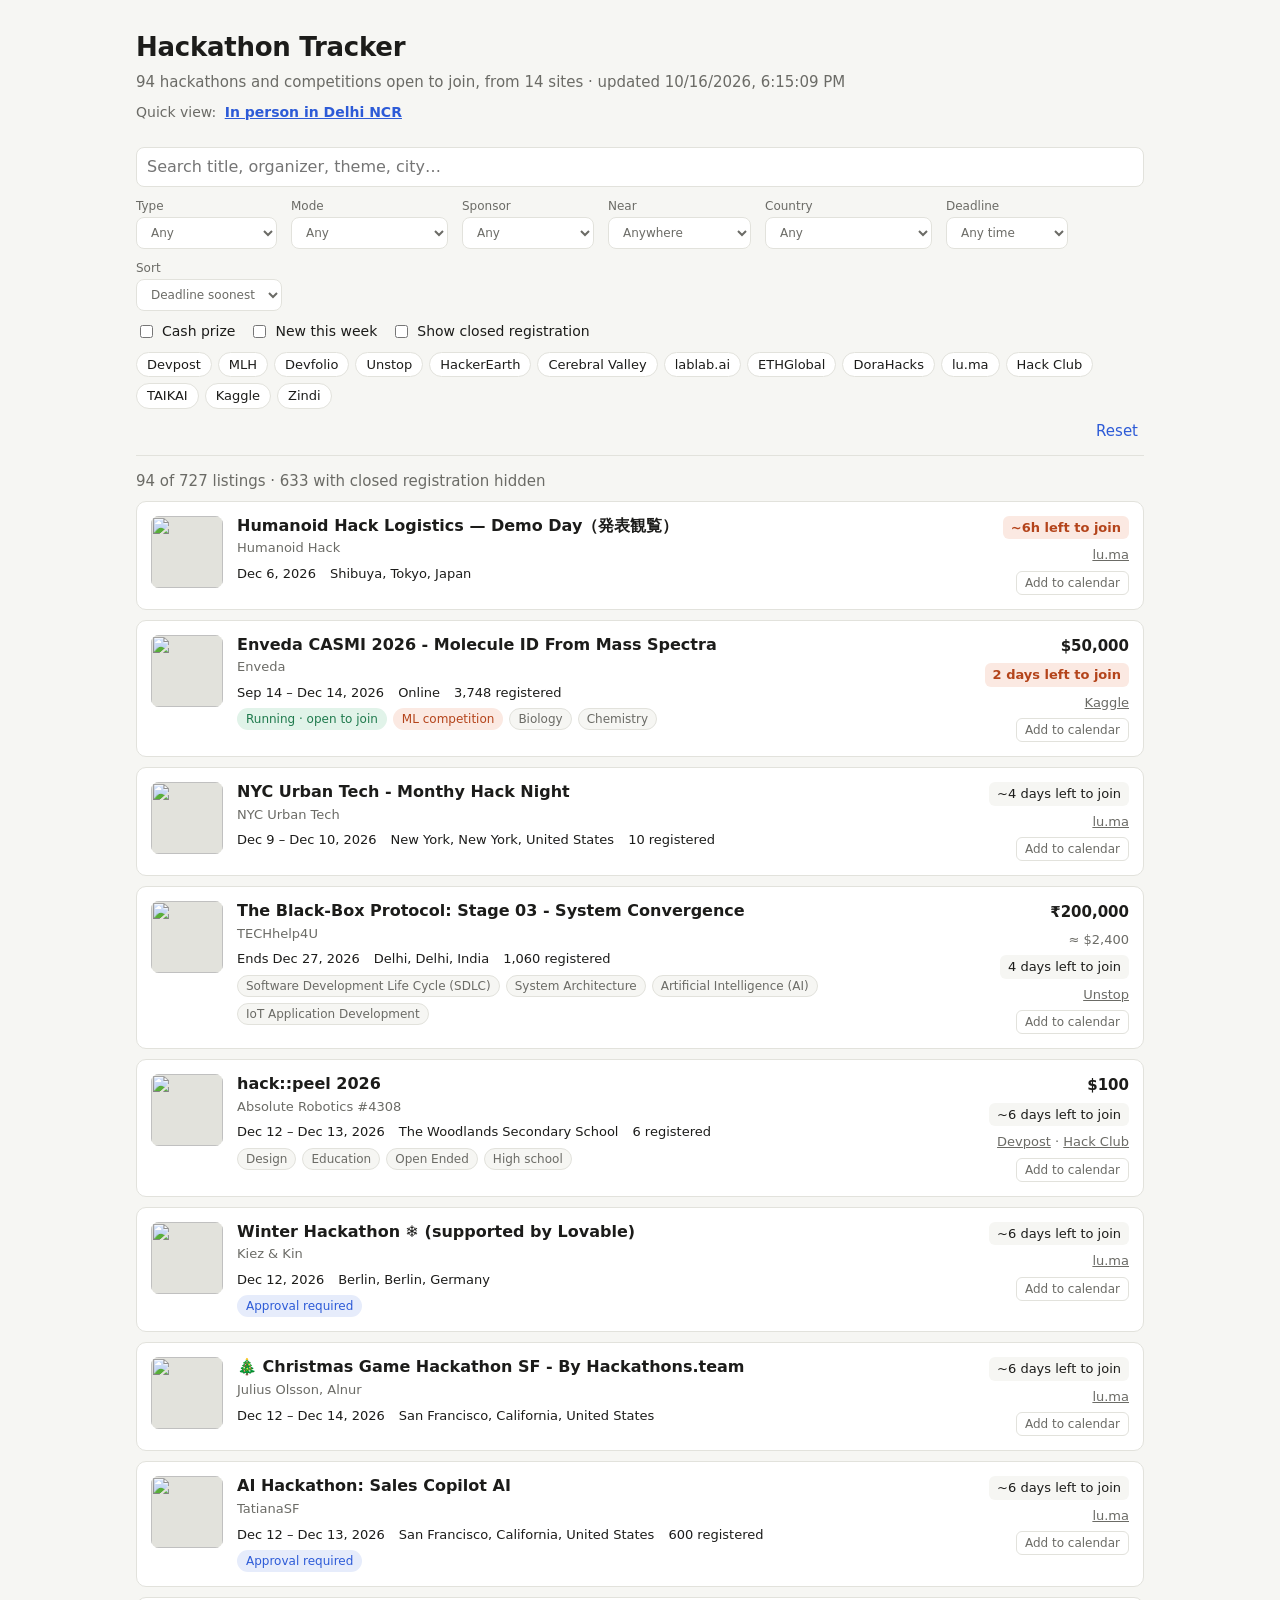
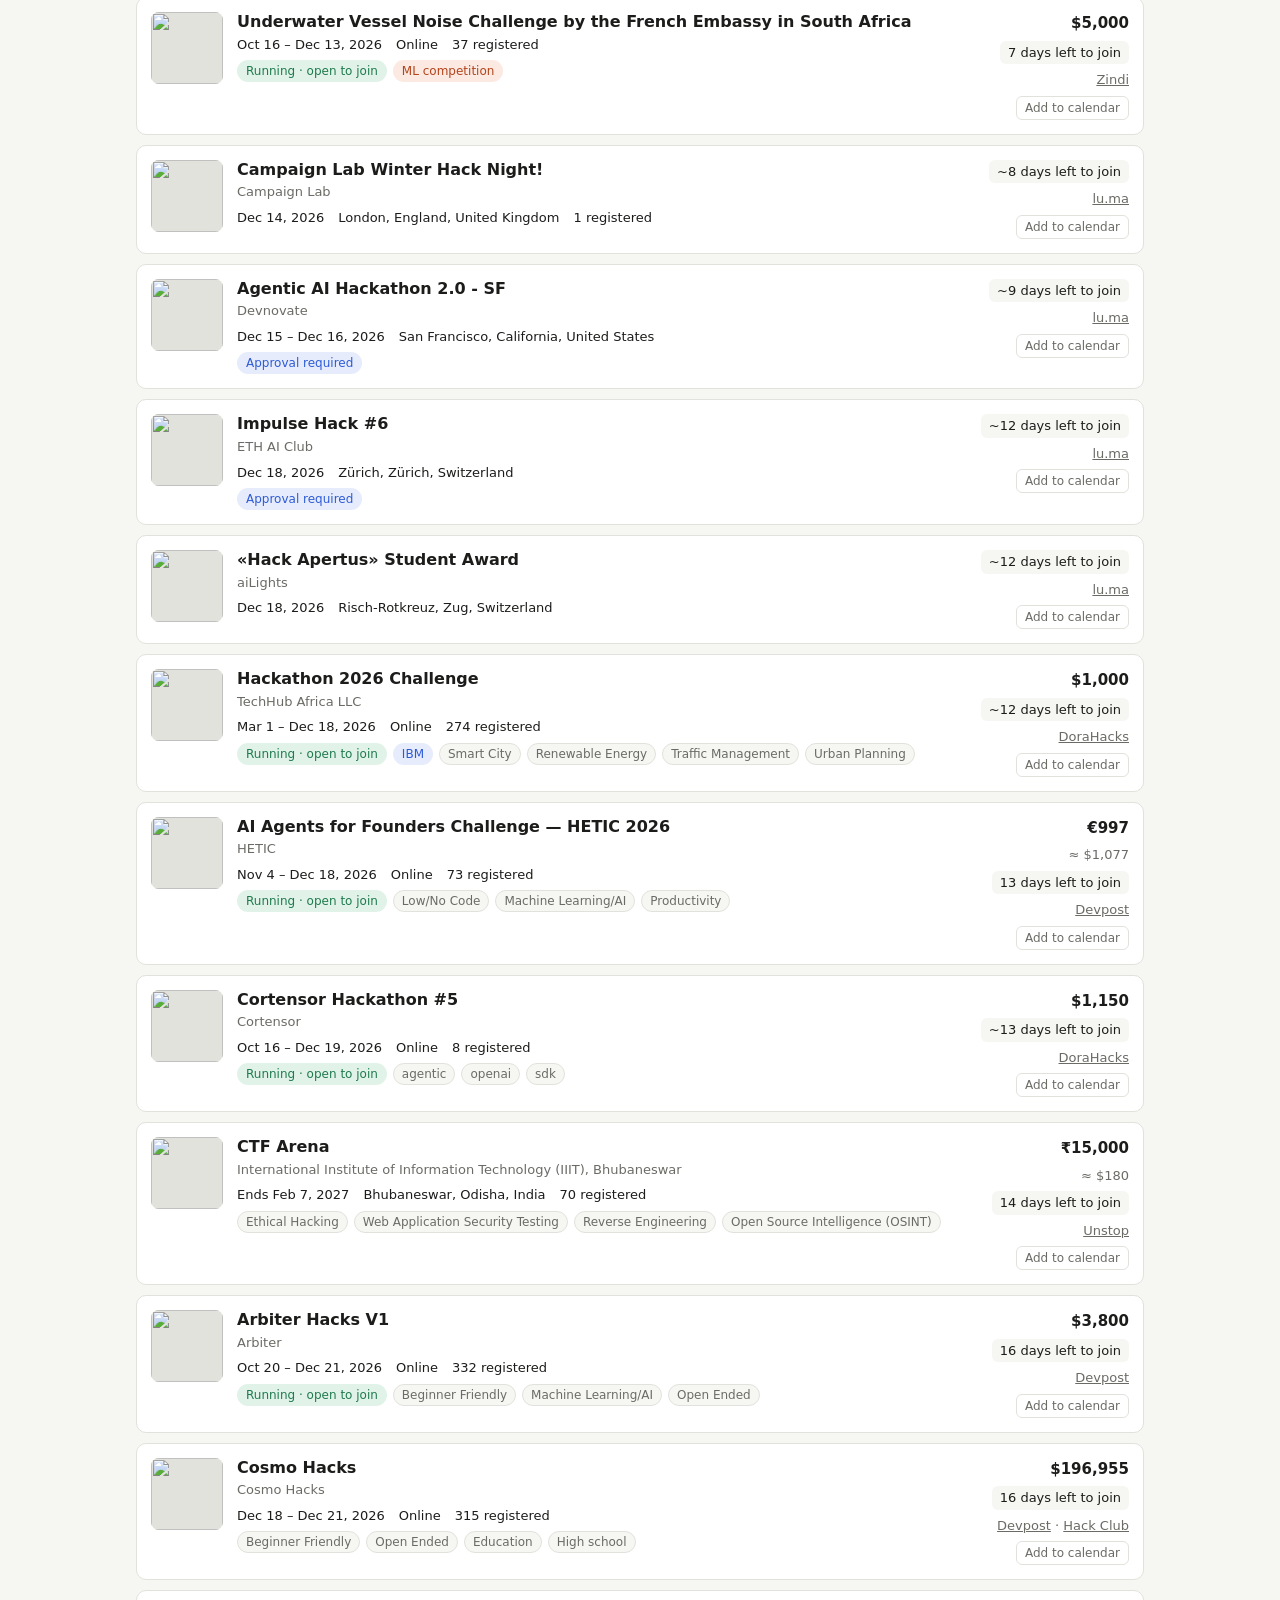
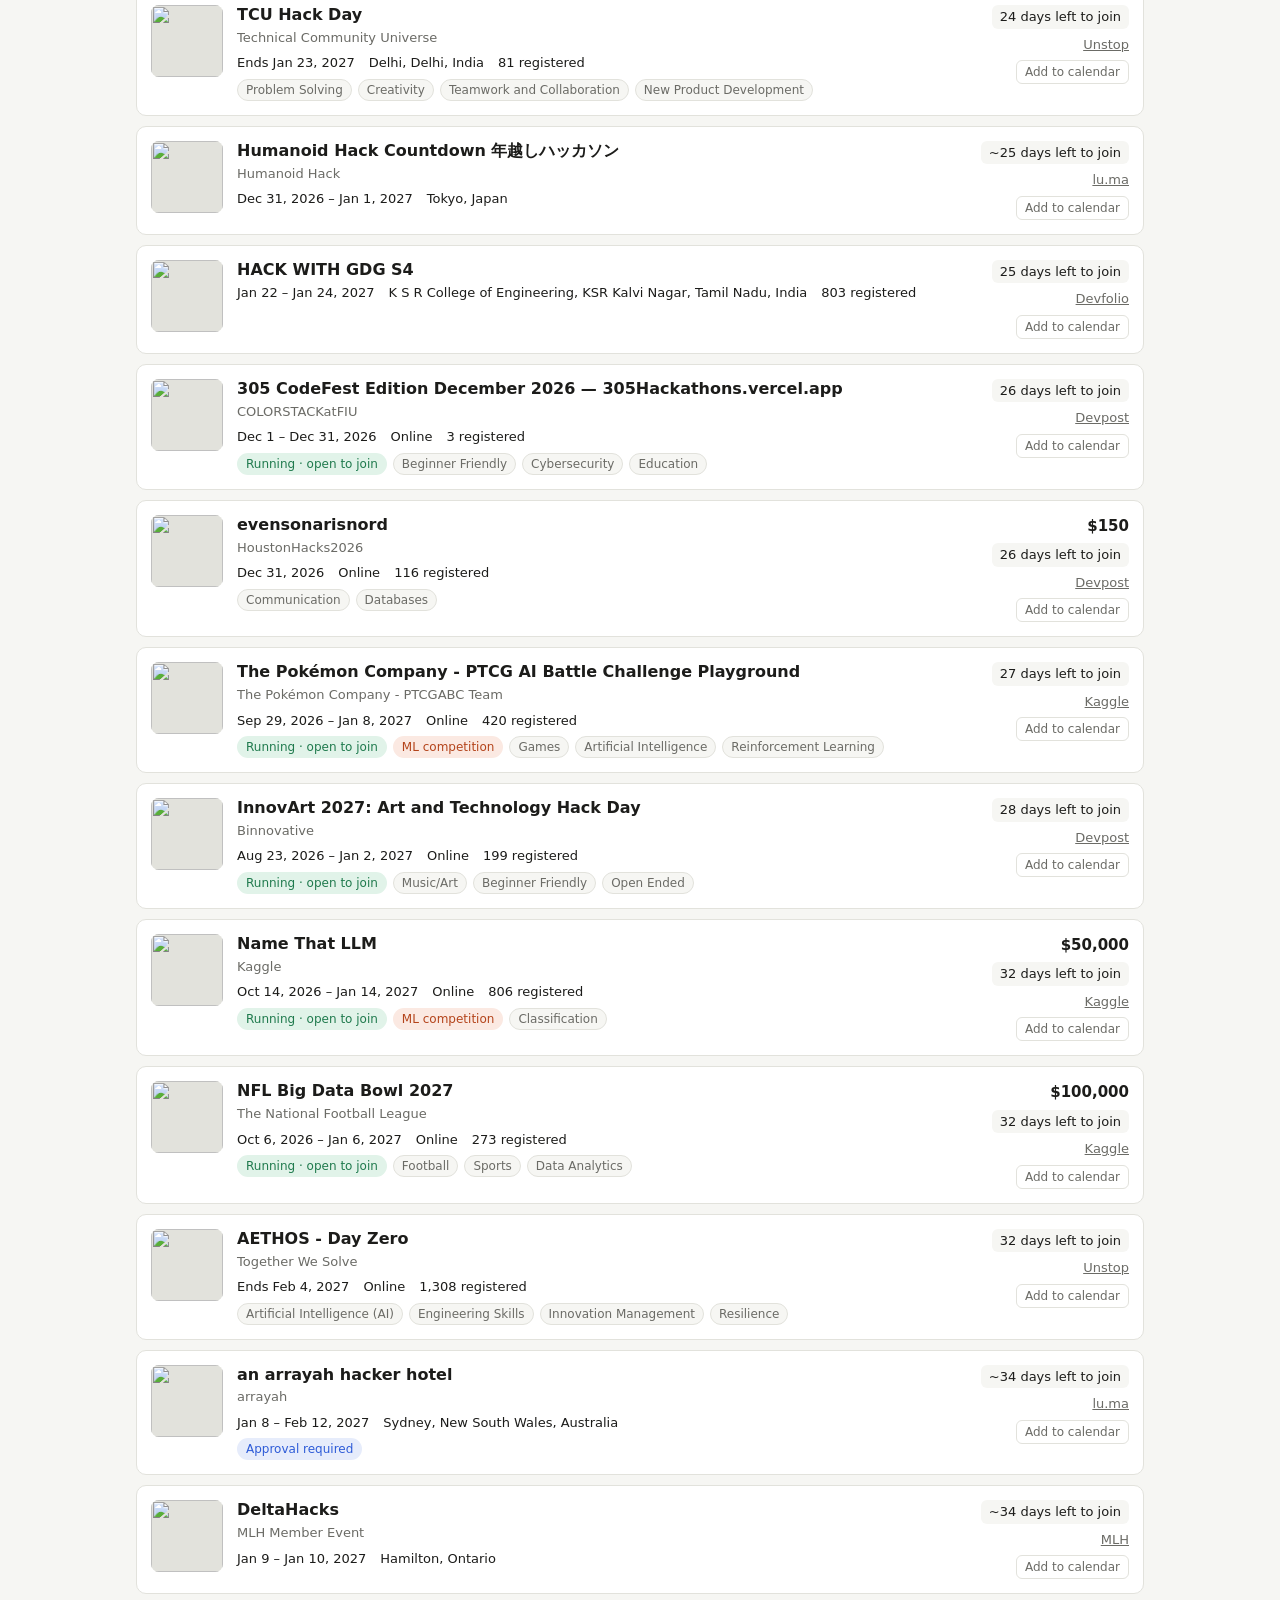
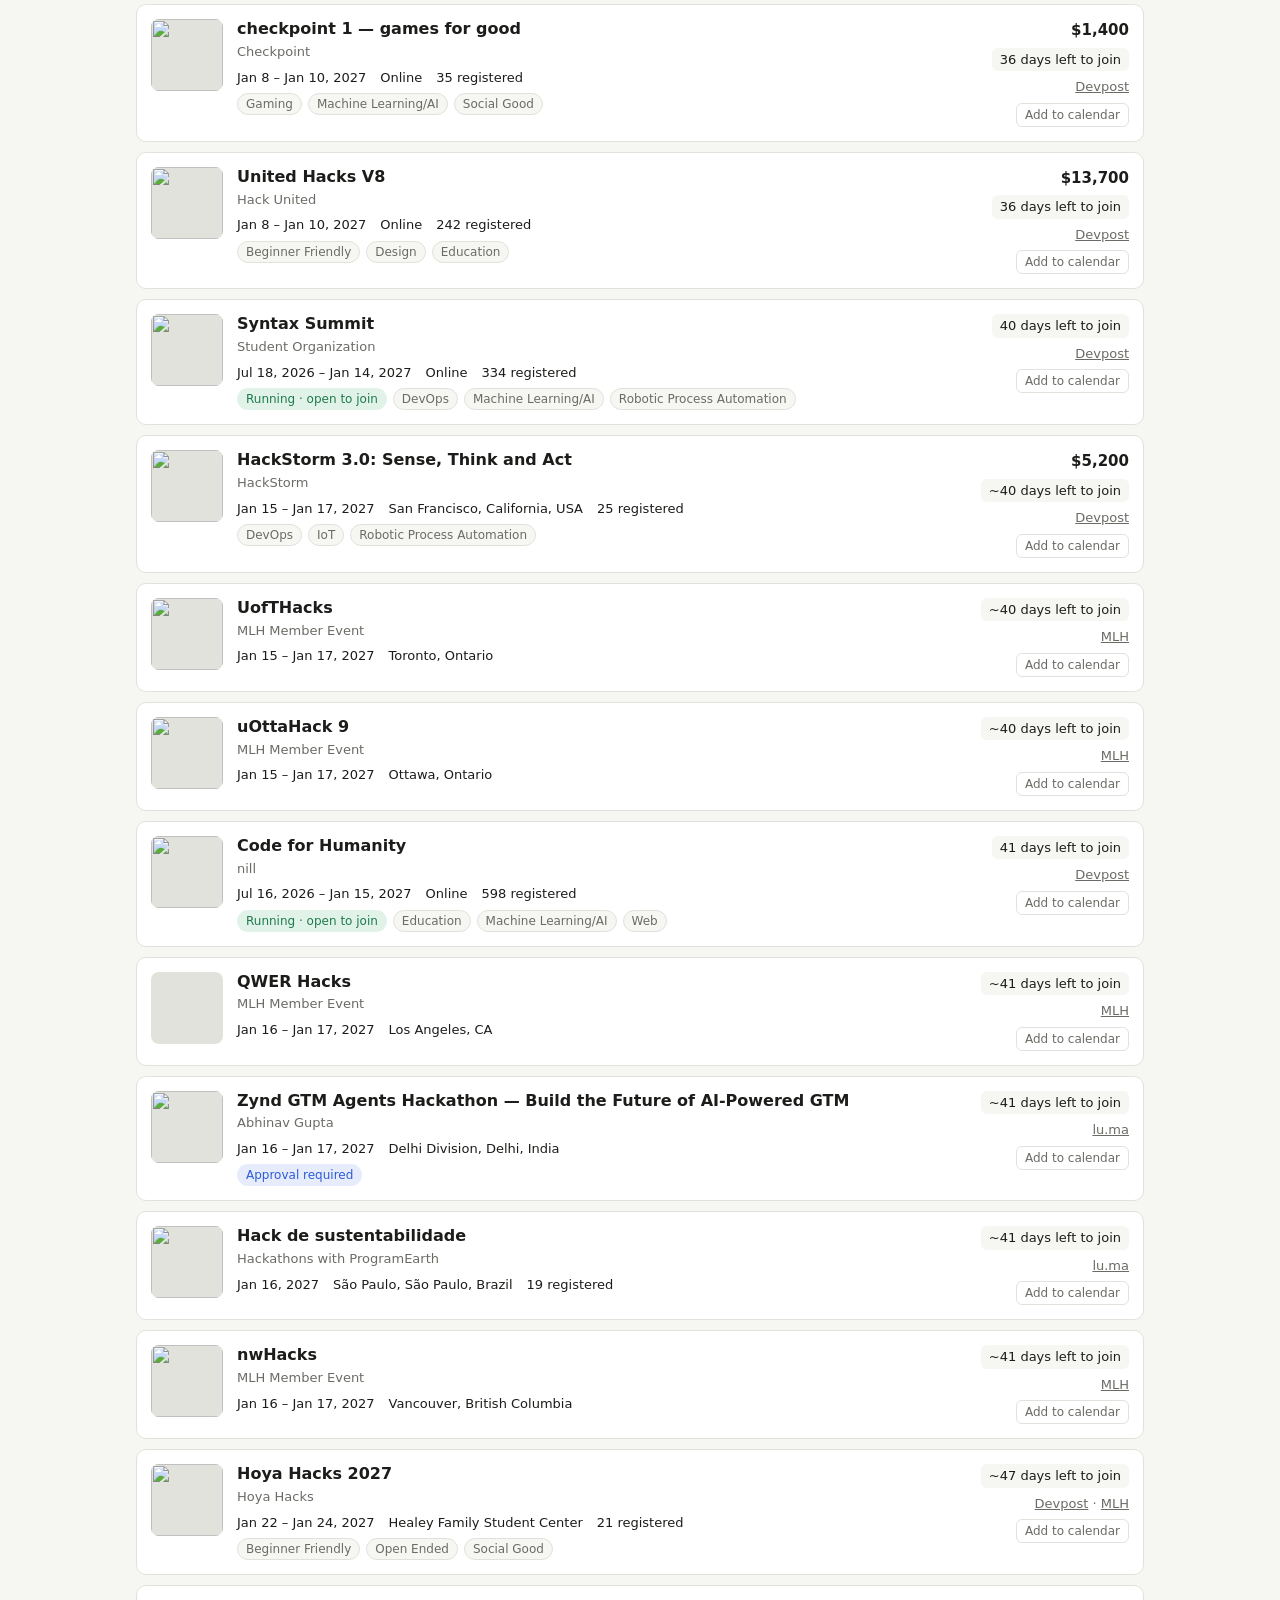
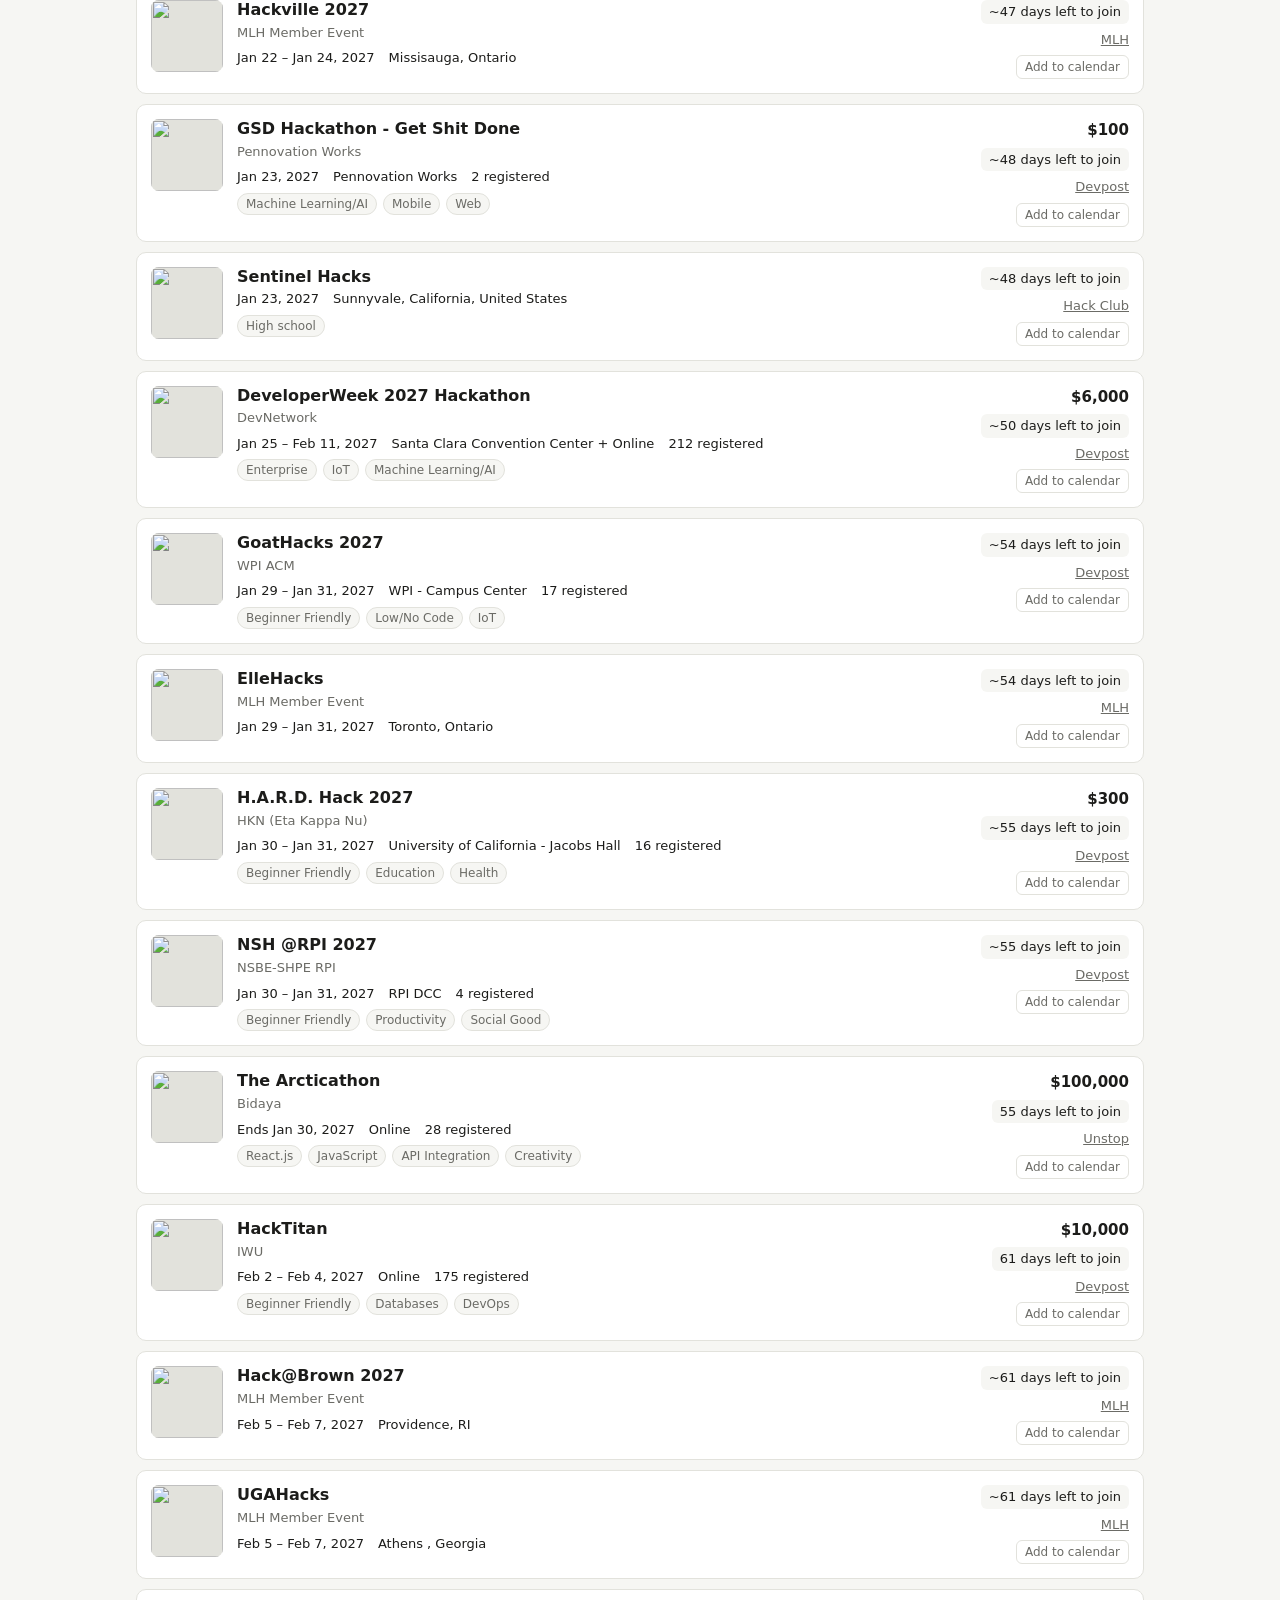
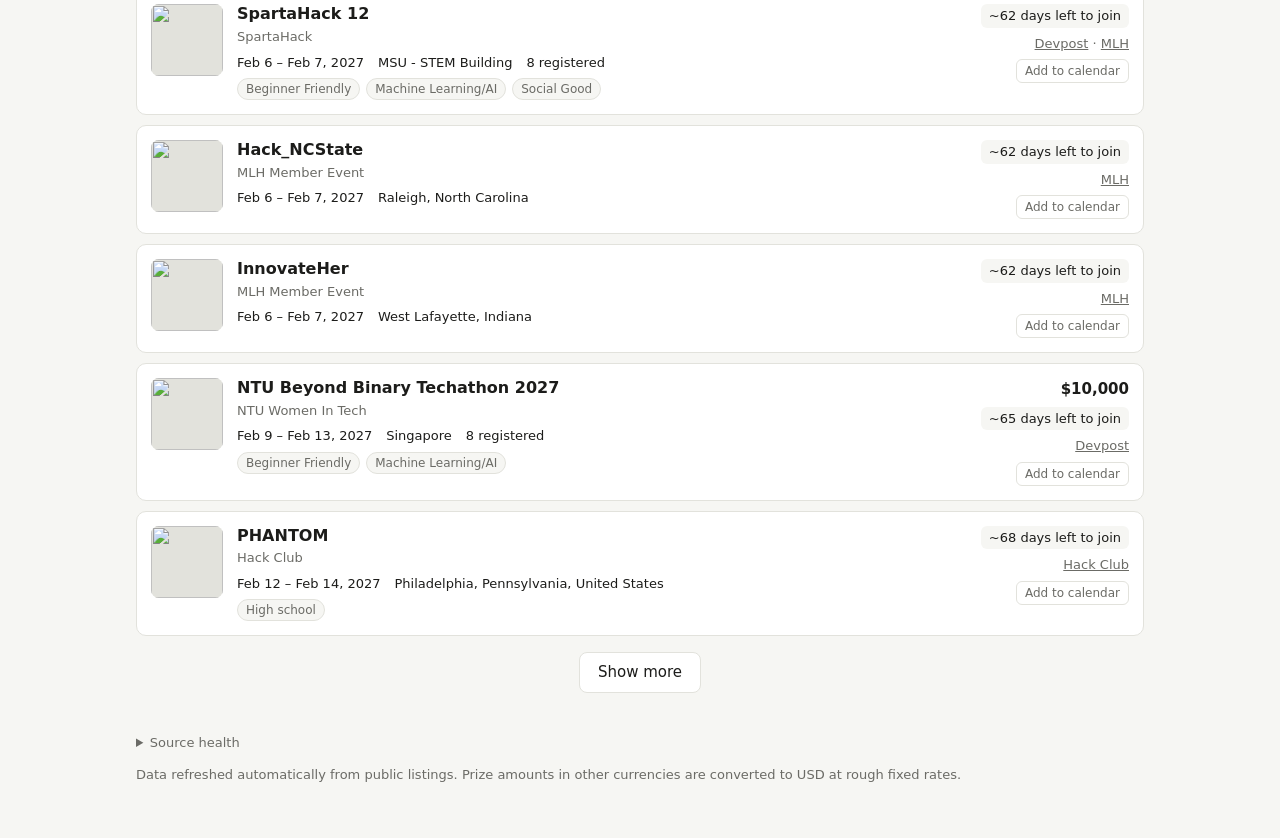
==== commit e272cdbc: "Hid listings with closed registration on the site Hid closed ones by default with a toggle to show t" ====
--- a/web/index.html
+++ b/web/index.html
@@ -69,6 +69,7 @@
       <div class="row toggles">
         <label class="check"><input type="checkbox" name="prize"> Cash prize</label>
         <label class="check"><input type="checkbox" name="fresh"> New this week</label>
+        <label class="check"><input type="checkbox" name="closed"> Show closed registration</label>
         <span class="sources" id="sources" aria-label="Sources"></span>
         <button type="button" id="clear" class="link">Reset</button>
       </div>
--- a/web/style.css
+++ b/web/style.css
@@ -131,6 +131,9 @@
 .side { text-align: right; display: flex; flex-direction: column; gap: 6px; align-items: flex-end; font-size: 13px; }
 .prize { font-weight: 650; font-size: 15px; }
 .deadline { padding: 2px 8px; border-radius: 6px; background: var(--bg); white-space: nowrap; }
+.deadline.closed { color: var(--muted); }
+.tag.live { background: var(--good-soft); color: var(--good); border-color: transparent; }
+.tag.note { background: var(--accent-soft); color: var(--accent); border-color: transparent; }
 .deadline.soon { background: var(--warn-soft); color: var(--warn); font-weight: 600; }
 .listed { color: var(--muted); }
 .listed a { color: var(--muted); }
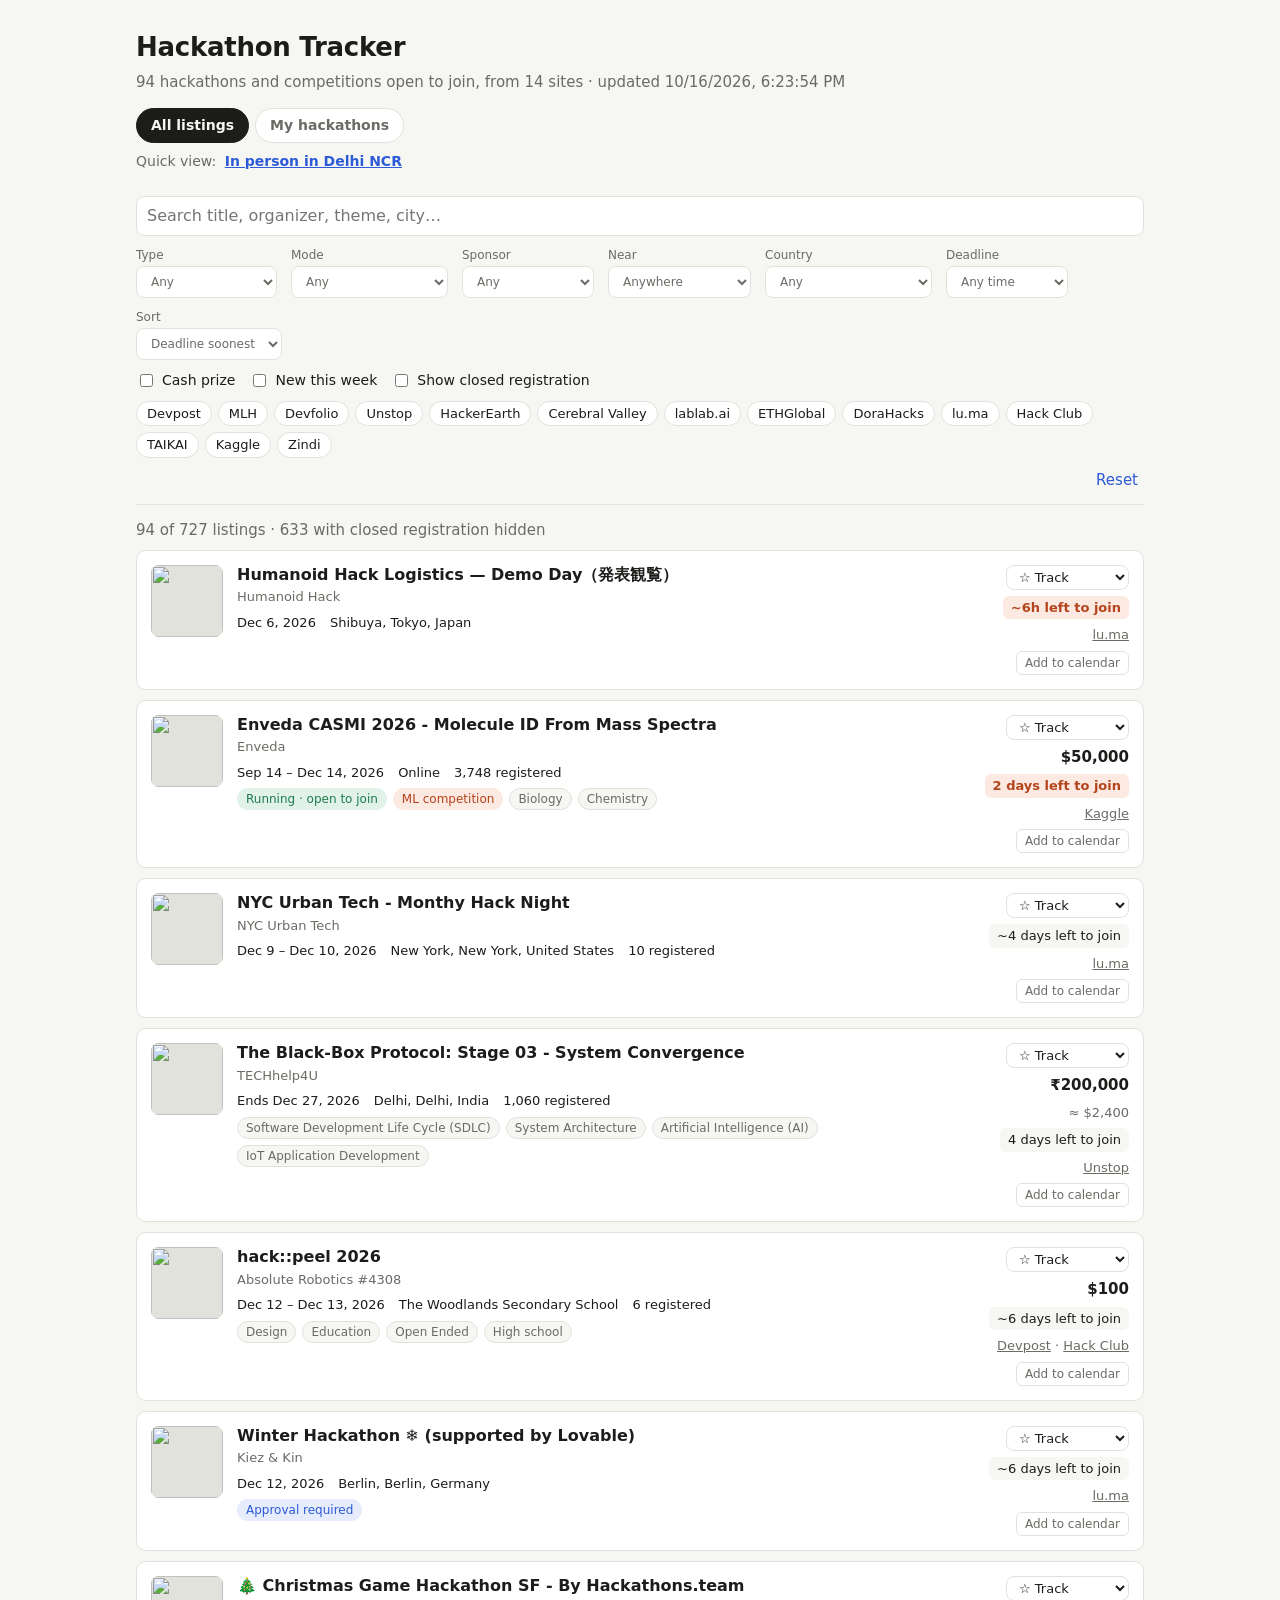
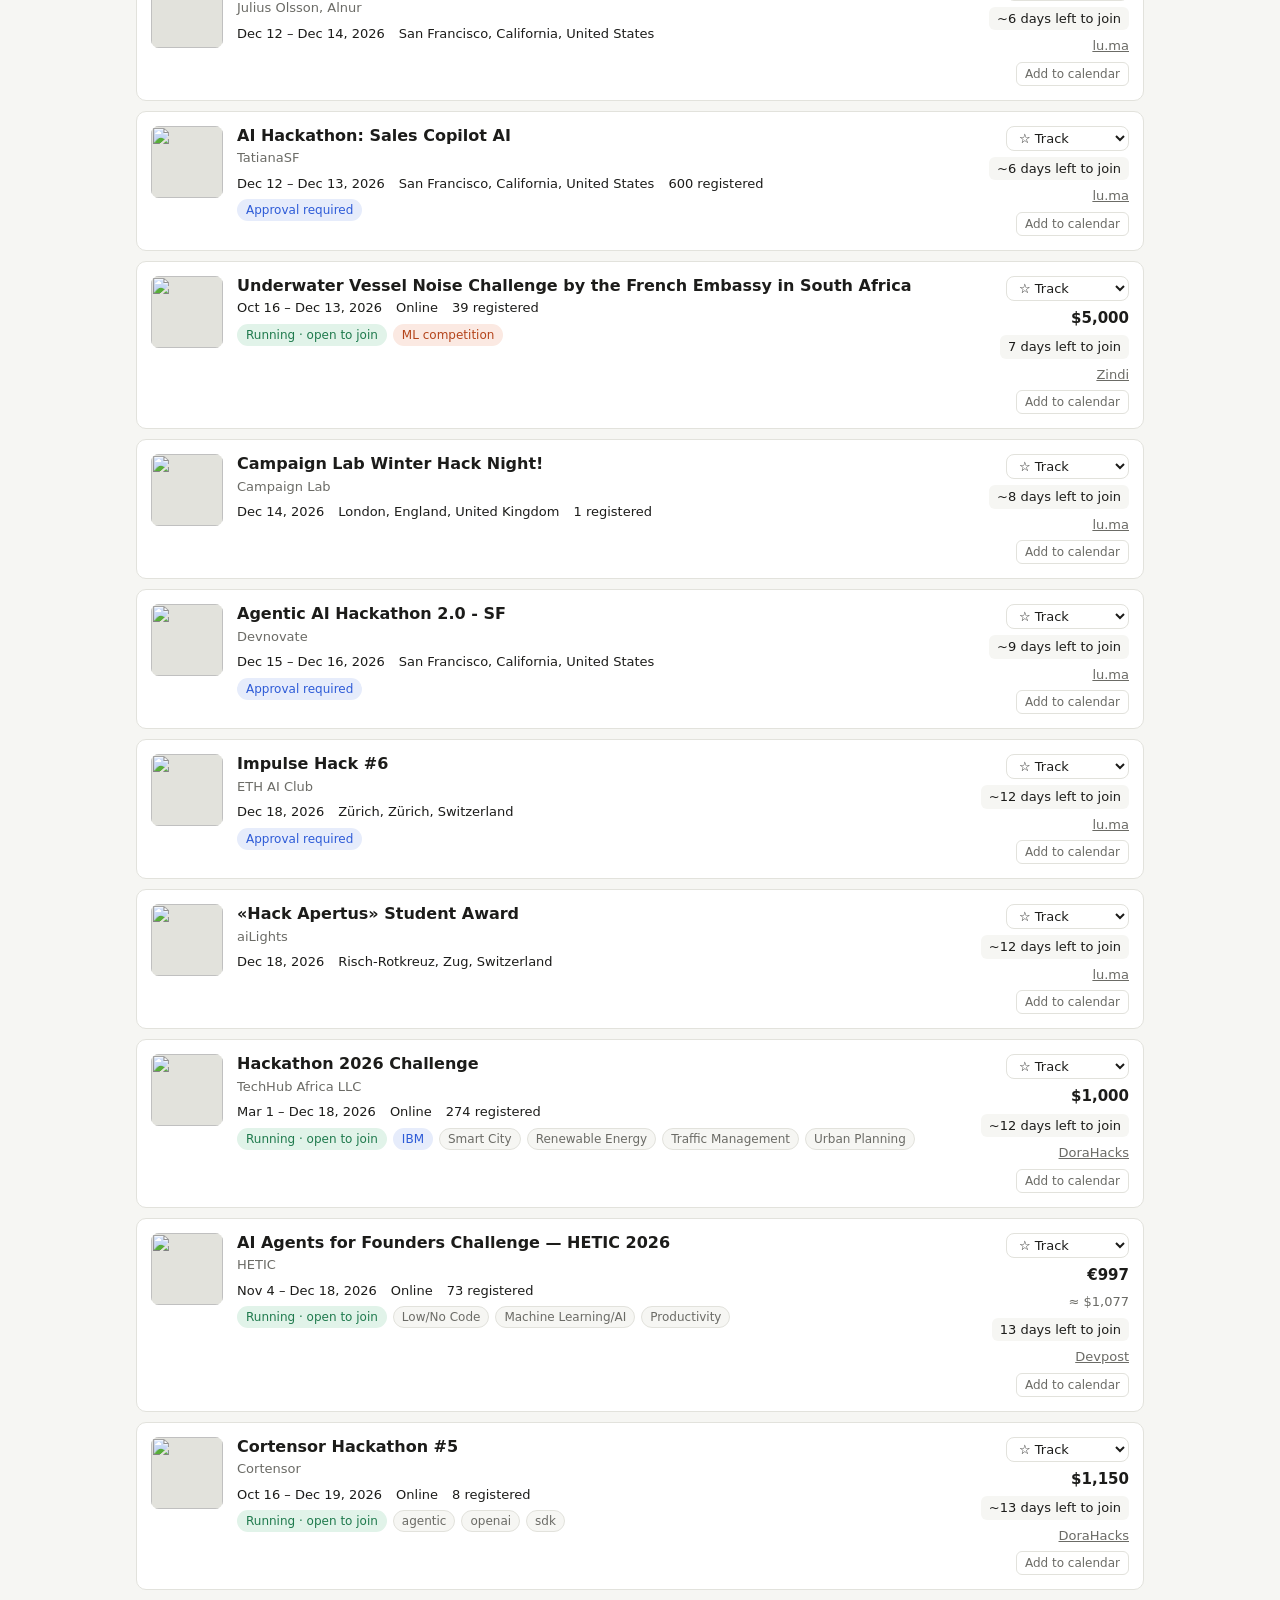
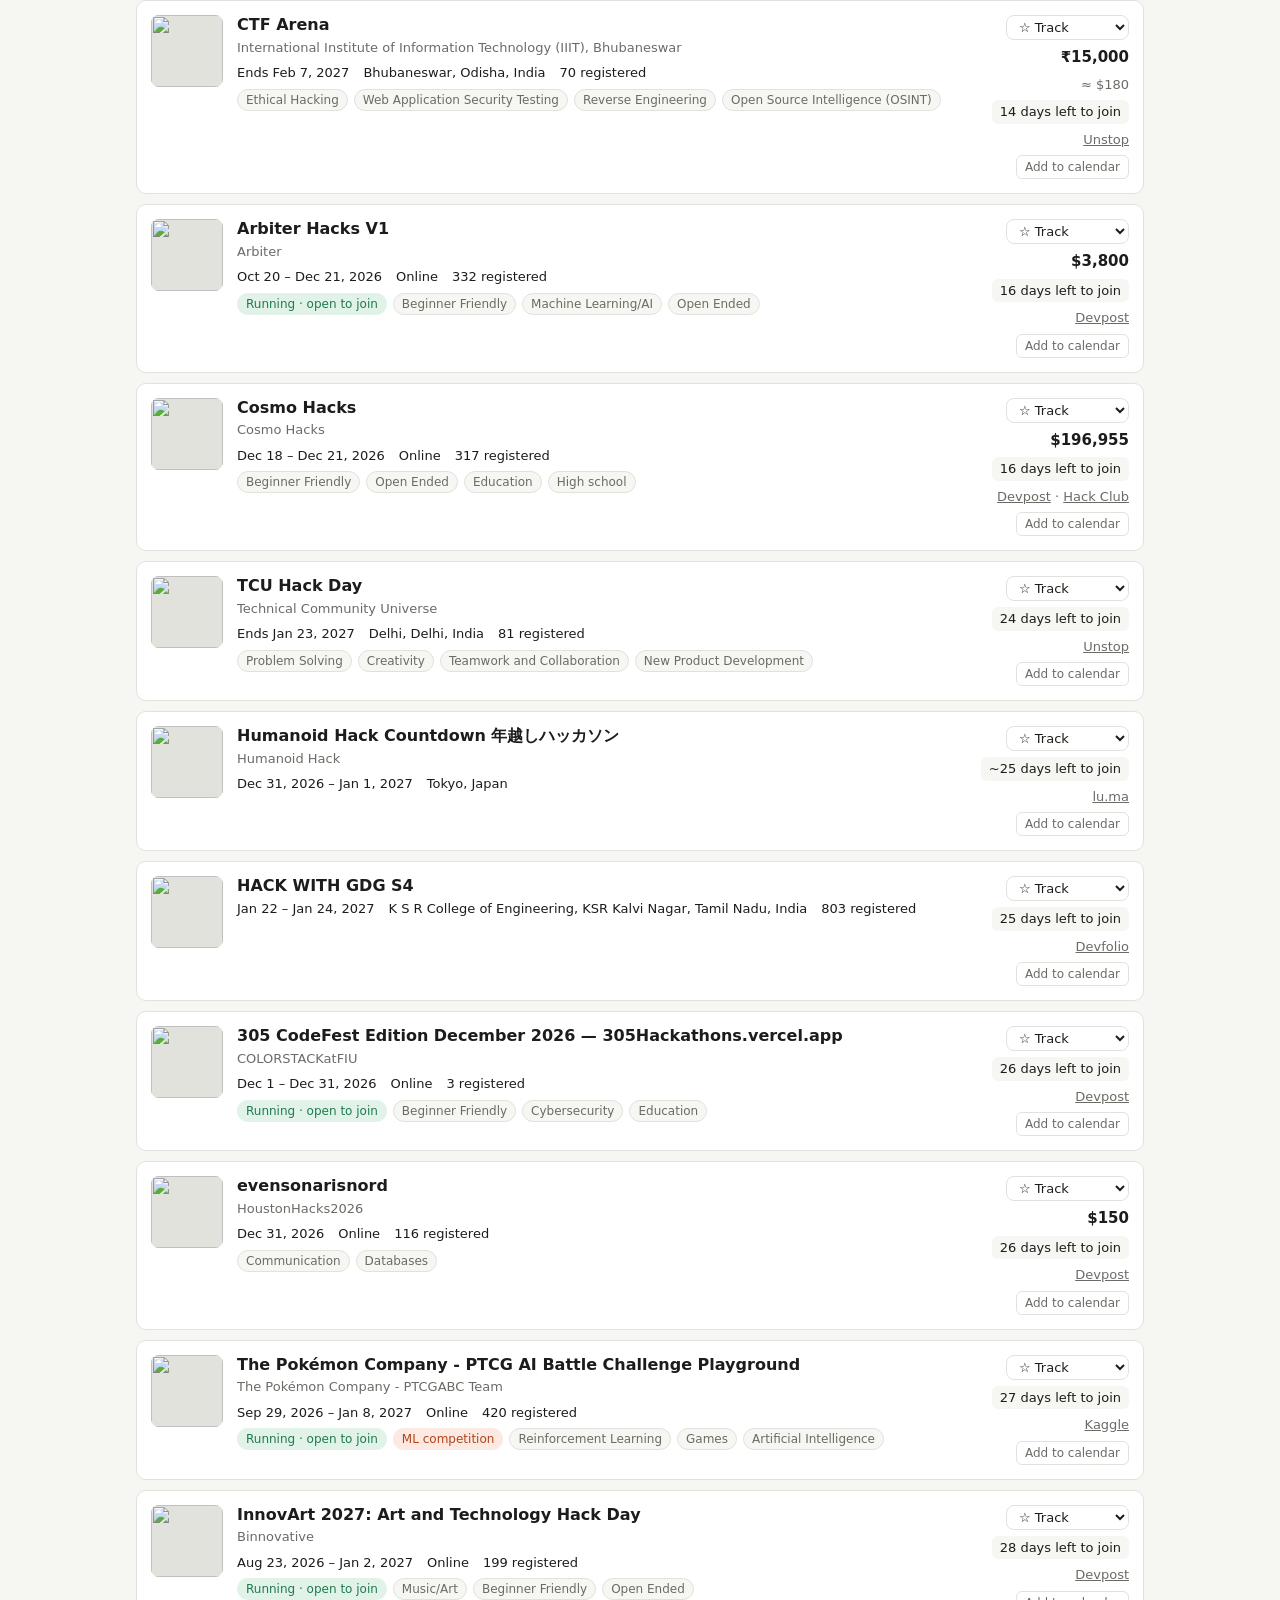
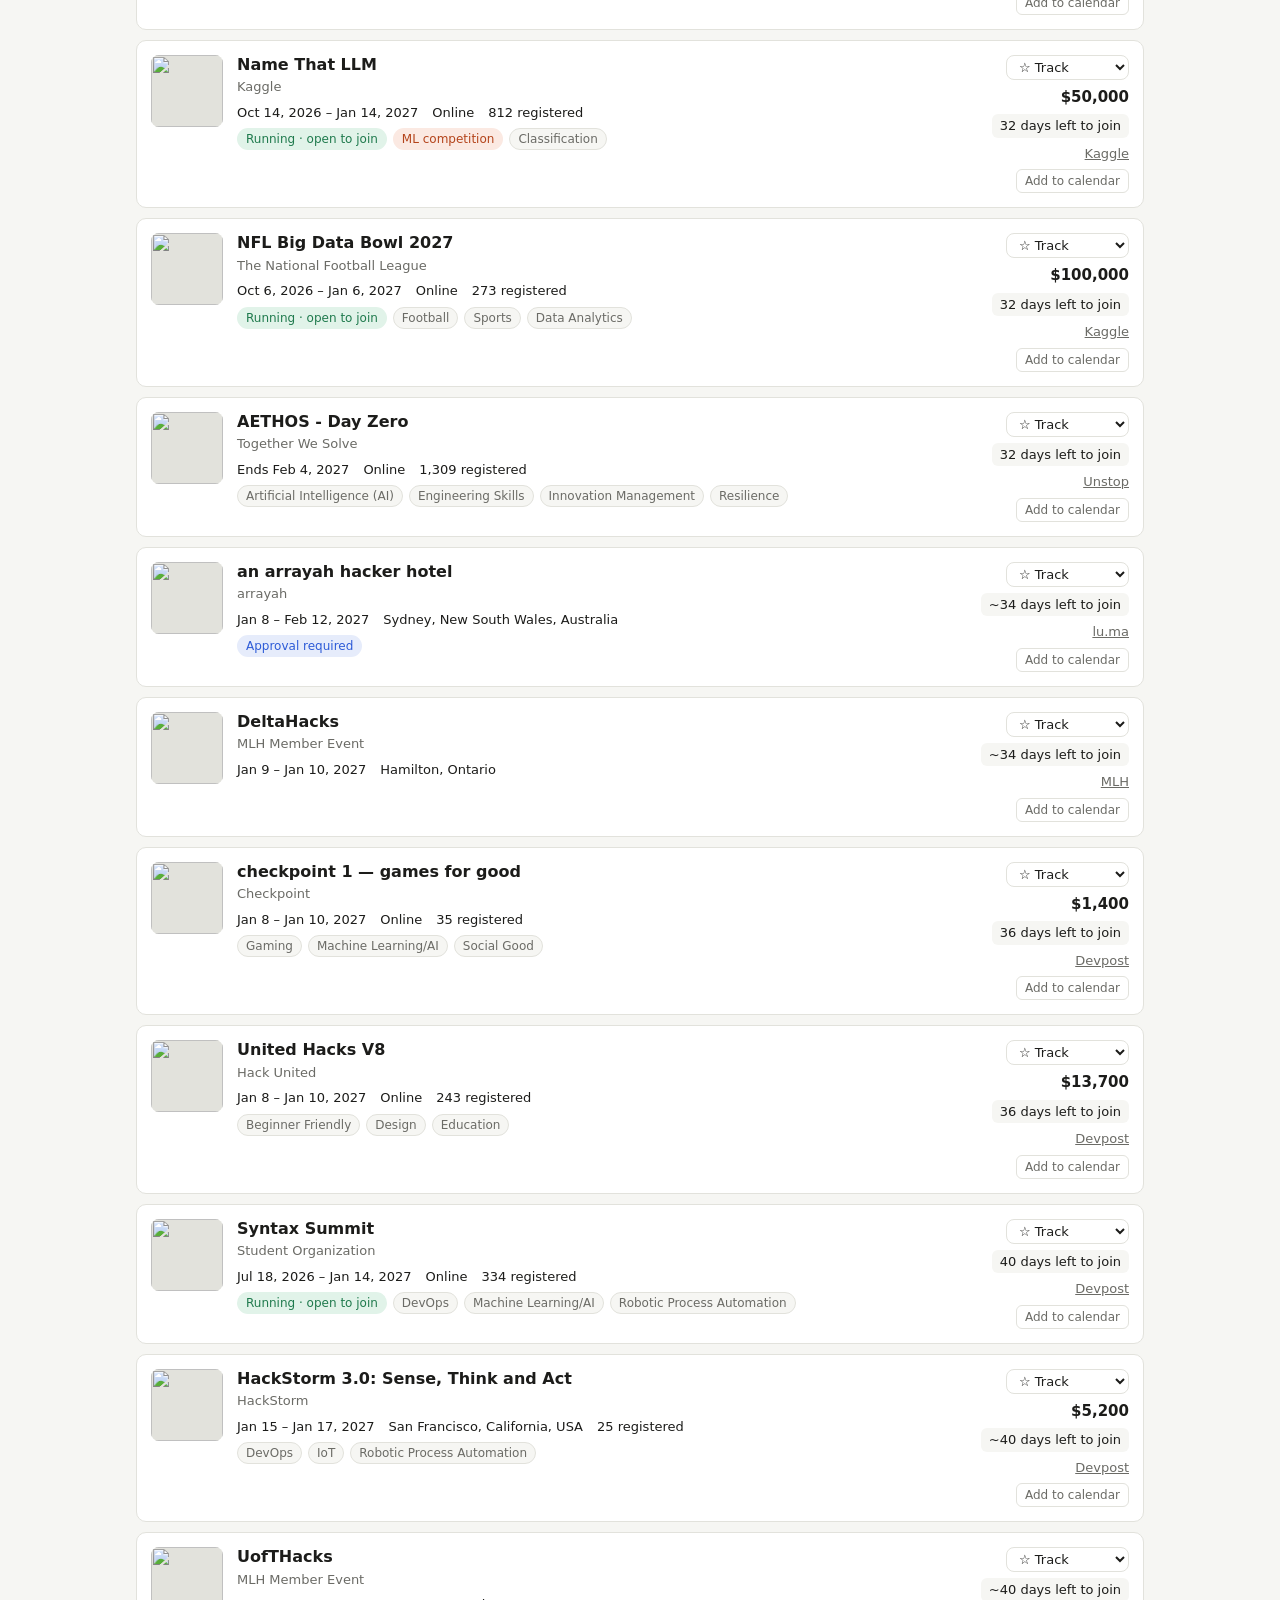
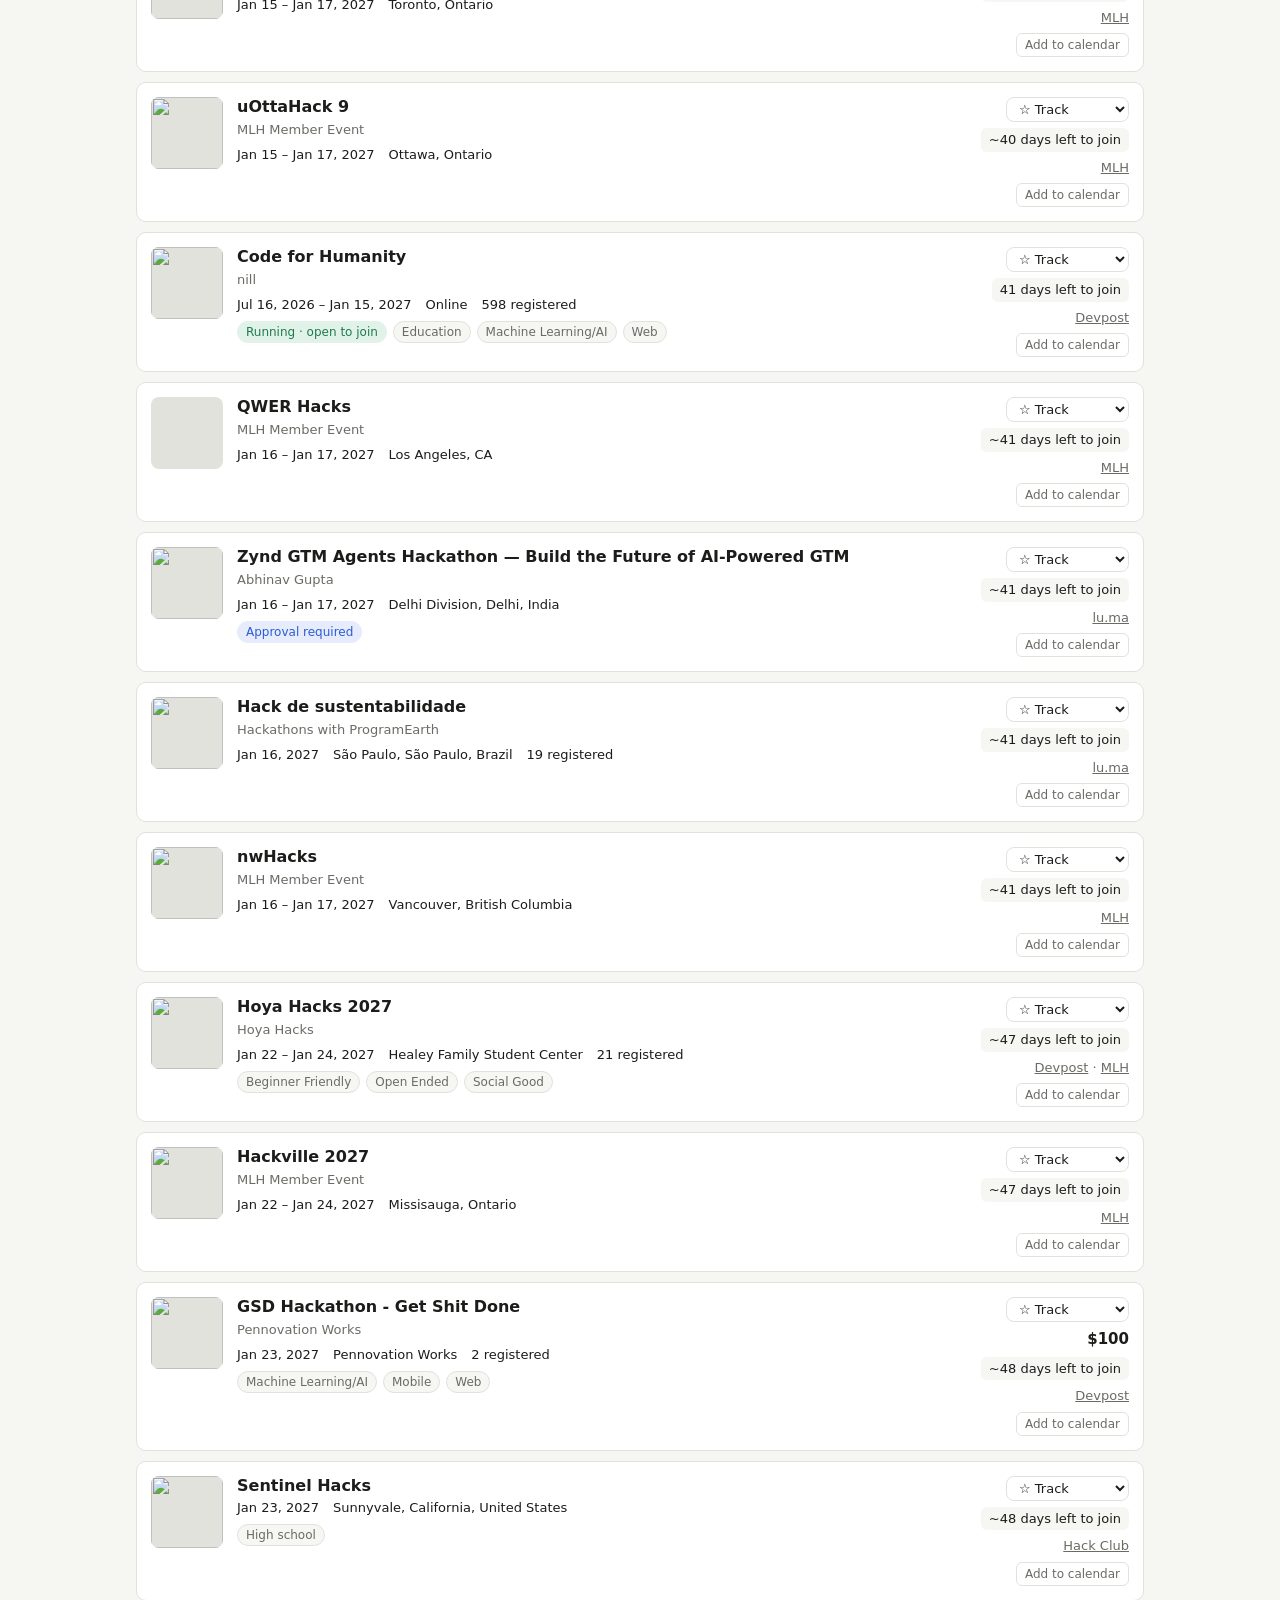
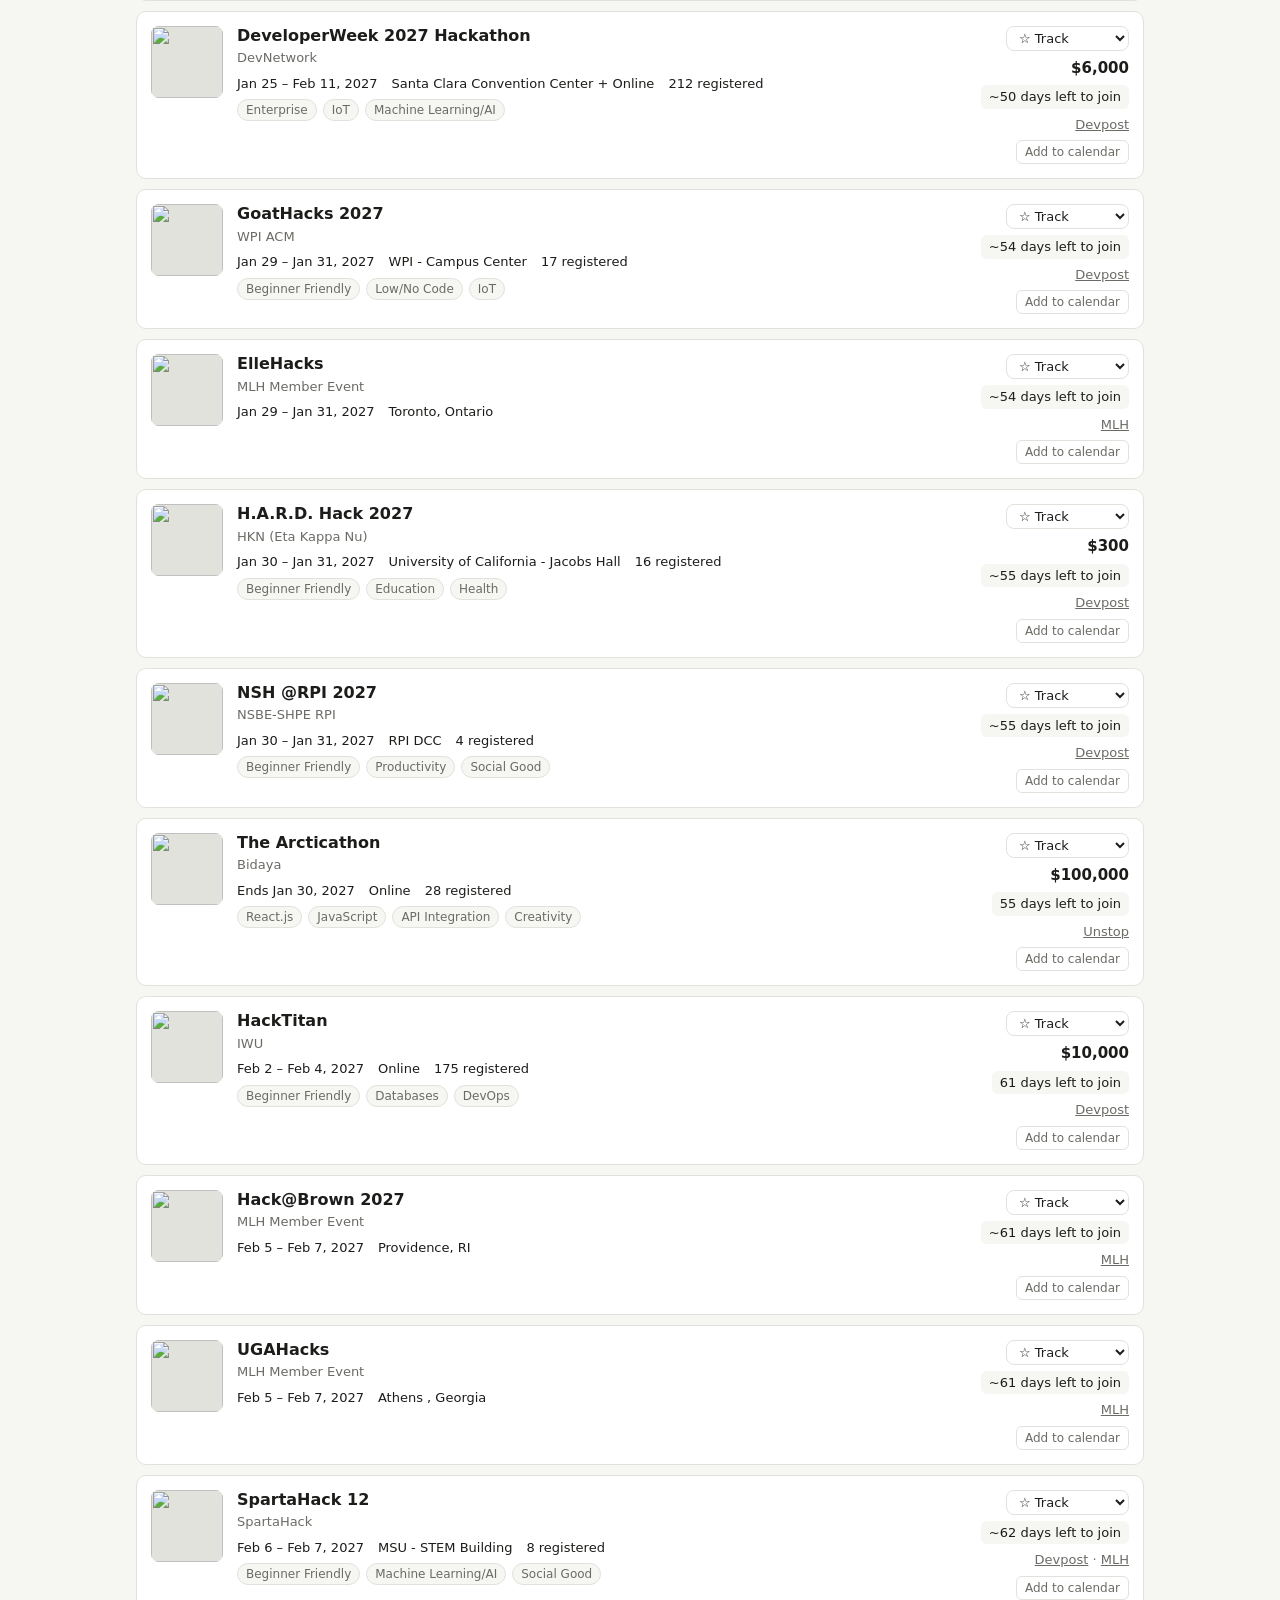
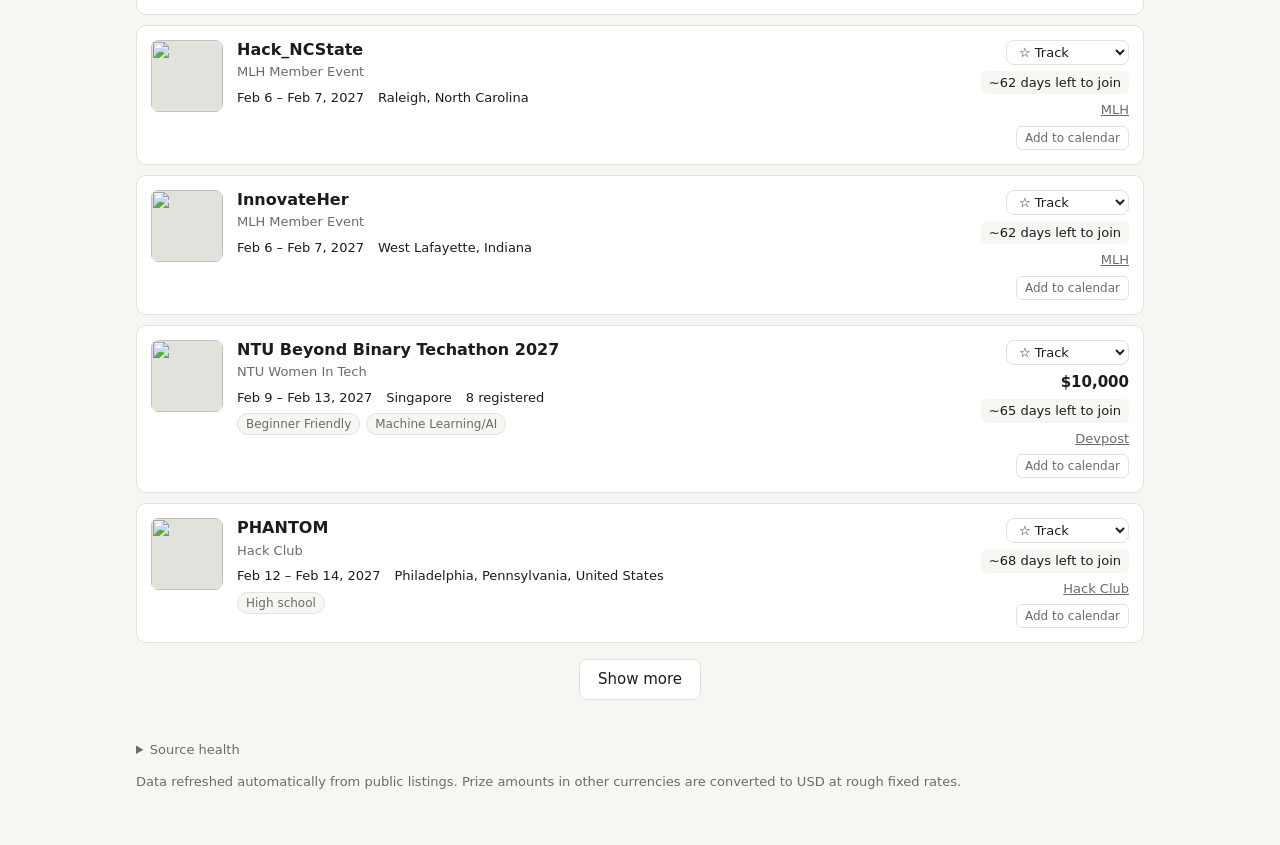
==== commit 54d6ec27: "Added bookmarking and progress tracking Added a Track menu on every listing (Interested, Registered," ====
--- a/web/index.html
+++ b/web/index.html
@@ -12,6 +12,10 @@
     <div class="wrap">
       <h1>Hackathon Tracker</h1>
       <p class="sub" id="summary">Loading…</p>
+      <nav class="views" aria-label="Views">
+        <button type="button" data-view="all" aria-pressed="true">All listings</button>
+        <button type="button" data-view="mine" aria-pressed="false">My hackathons <span id="mine-count" class="pill"></span></button>
+      </nav>
       <nav class="quick" aria-label="Quick views">
         Quick view:
         <a href="?metro=Delhi+NCR&amp;mode=onsite">In person in Delhi NCR</a>
@@ -75,9 +79,25 @@
       </div>
     </form>
 
-    <p class="count" id="count" aria-live="polite"></p>
-    <ol class="list" id="list"></ol>
-    <button type="button" id="more" class="more" hidden>Show more</button>
+    <p class="warning" id="storage-warning" hidden>This browser isn't letting the page save
+      data (private window or blocked site data), so tracking lasts only until you close the tab.
+      Use Export to keep a copy.</p>
+
+    <section id="all-view">
+      <p class="count" id="count" aria-live="polite"></p>
+      <ol class="list" id="list"></ol>
+      <button type="button" id="more" class="more" hidden>Show more</button>
+    </section>
+
+    <section id="mine-view" hidden>
+      <div class="mine-tools">
+        <p class="count" id="mine-summary"></p>
+        <button type="button" id="mine-calendar">Add tracked dates to calendar</button>
+        <button type="button" id="mine-export">Export</button>
+        <label class="file-button">Import<input type="file" id="mine-import" accept="application/json,.json"></label>
+      </div>
+      <div id="mine-groups"></div>
+    </section>
   </main>
 
   <footer class="wrap foot">
--- a/web/style.css
+++ b/web/style.css
@@ -46,6 +46,18 @@
 .top { padding: 28px 0 12px; }
 .top h1 { margin: 0; font-size: 26px; letter-spacing: -0.01em; }
 .sub { margin: 4px 0 0; color: var(--muted); }
+.views { display: flex; gap: 6px; margin-top: 14px; }
+.views button {
+  font: inherit; font-size: 14px; font-weight: 600; cursor: pointer;
+  padding: 6px 14px; border-radius: 999px;
+  border: 1px solid var(--line); background: var(--surface); color: var(--muted);
+}
+.views button[aria-pressed="true"] { background: var(--text); color: var(--bg); border-color: var(--text); }
+.pill {
+  display: inline-block; min-width: 1.4em; padding: 0 6px; border-radius: 999px;
+  font-size: 12px; text-align: center; background: var(--accent-soft); color: var(--accent);
+}
+.pill:empty { display: none; }
 .quick { margin-top: 8px; font-size: 14px; color: var(--muted); }
 .quick a { margin-left: 4px; font-weight: 600; }
 
@@ -139,6 +151,43 @@
 .listed a { color: var(--muted); }
 .ics { font: inherit; font-size: 12px; background: none; border: 1px solid var(--line); color: var(--muted); border-radius: 6px; padding: 2px 8px; cursor: pointer; }
 
+select.track {
+  font: inherit; font-size: 13px; cursor: pointer;
+  padding: 3px 8px; border-radius: 8px;
+  border: 1px solid var(--line); background: var(--surface); color: var(--text);
+}
+select.track.status-interested { background: var(--warn-soft); color: var(--warn); border-color: transparent; }
+select.track.status-registered { background: var(--accent-soft); color: var(--accent); border-color: transparent; }
+select.track.status-submitted,
+select.track.status-done { background: var(--good-soft); color: var(--good); border-color: transparent; }
+select.track.status-not_going { color: var(--muted); }
+.card.tracked { border-color: color-mix(in srgb, var(--accent) 35%, var(--line)); }
+
+.tracker-panel { margin-top: 10px; display: grid; gap: 8px; }
+.tracker-panel .next { margin: 0; font-size: 13px; font-weight: 600; }
+.tracker-panel textarea, .tracker-panel select {
+  font: inherit; font-size: 14px; color: inherit;
+  background: var(--bg); border: 1px solid var(--line); border-radius: 8px; padding: 6px 8px;
+}
+.tracker-panel textarea { width: 100%; resize: vertical; }
+.tracker-panel select { justify-self: start; }
+
+.mine-tools { display: flex; flex-wrap: wrap; gap: 8px; align-items: center; margin: 14px 0 6px; }
+.mine-tools .count { margin: 0 auto 0 0; }
+.mine-tools button, .file-button {
+  font: inherit; font-size: 13px; cursor: pointer;
+  padding: 5px 12px; border-radius: 8px;
+  border: 1px solid var(--line); background: var(--surface); color: var(--text);
+}
+.file-button input { position: absolute; width: 1px; height: 1px; opacity: 0; }
+.file-button:focus-within { outline: 2px solid var(--accent); outline-offset: 2px; }
+.group { margin-top: 18px; }
+.group h2 { font-size: 16px; margin: 0 0 8px; display: inline-flex; gap: 8px; align-items: center; }
+details.group summary { cursor: pointer; list-style-position: outside; color: var(--muted); }
+details.group summary h2 { display: inline-flex; }
+.empty { color: var(--muted); padding: 24px 0; }
+.warning { background: var(--warn-soft); color: var(--warn); padding: 8px 12px; border-radius: 8px; font-size: 14px; }
+
 .more { display: block; margin: 16px auto; font: inherit; padding: 8px 18px; border-radius: 8px; border: 1px solid var(--line); background: var(--surface); color: var(--text); cursor: pointer; }
 
 .foot { color: var(--muted); font-size: 13px; padding-top: 24px; padding-bottom: 40px; }
